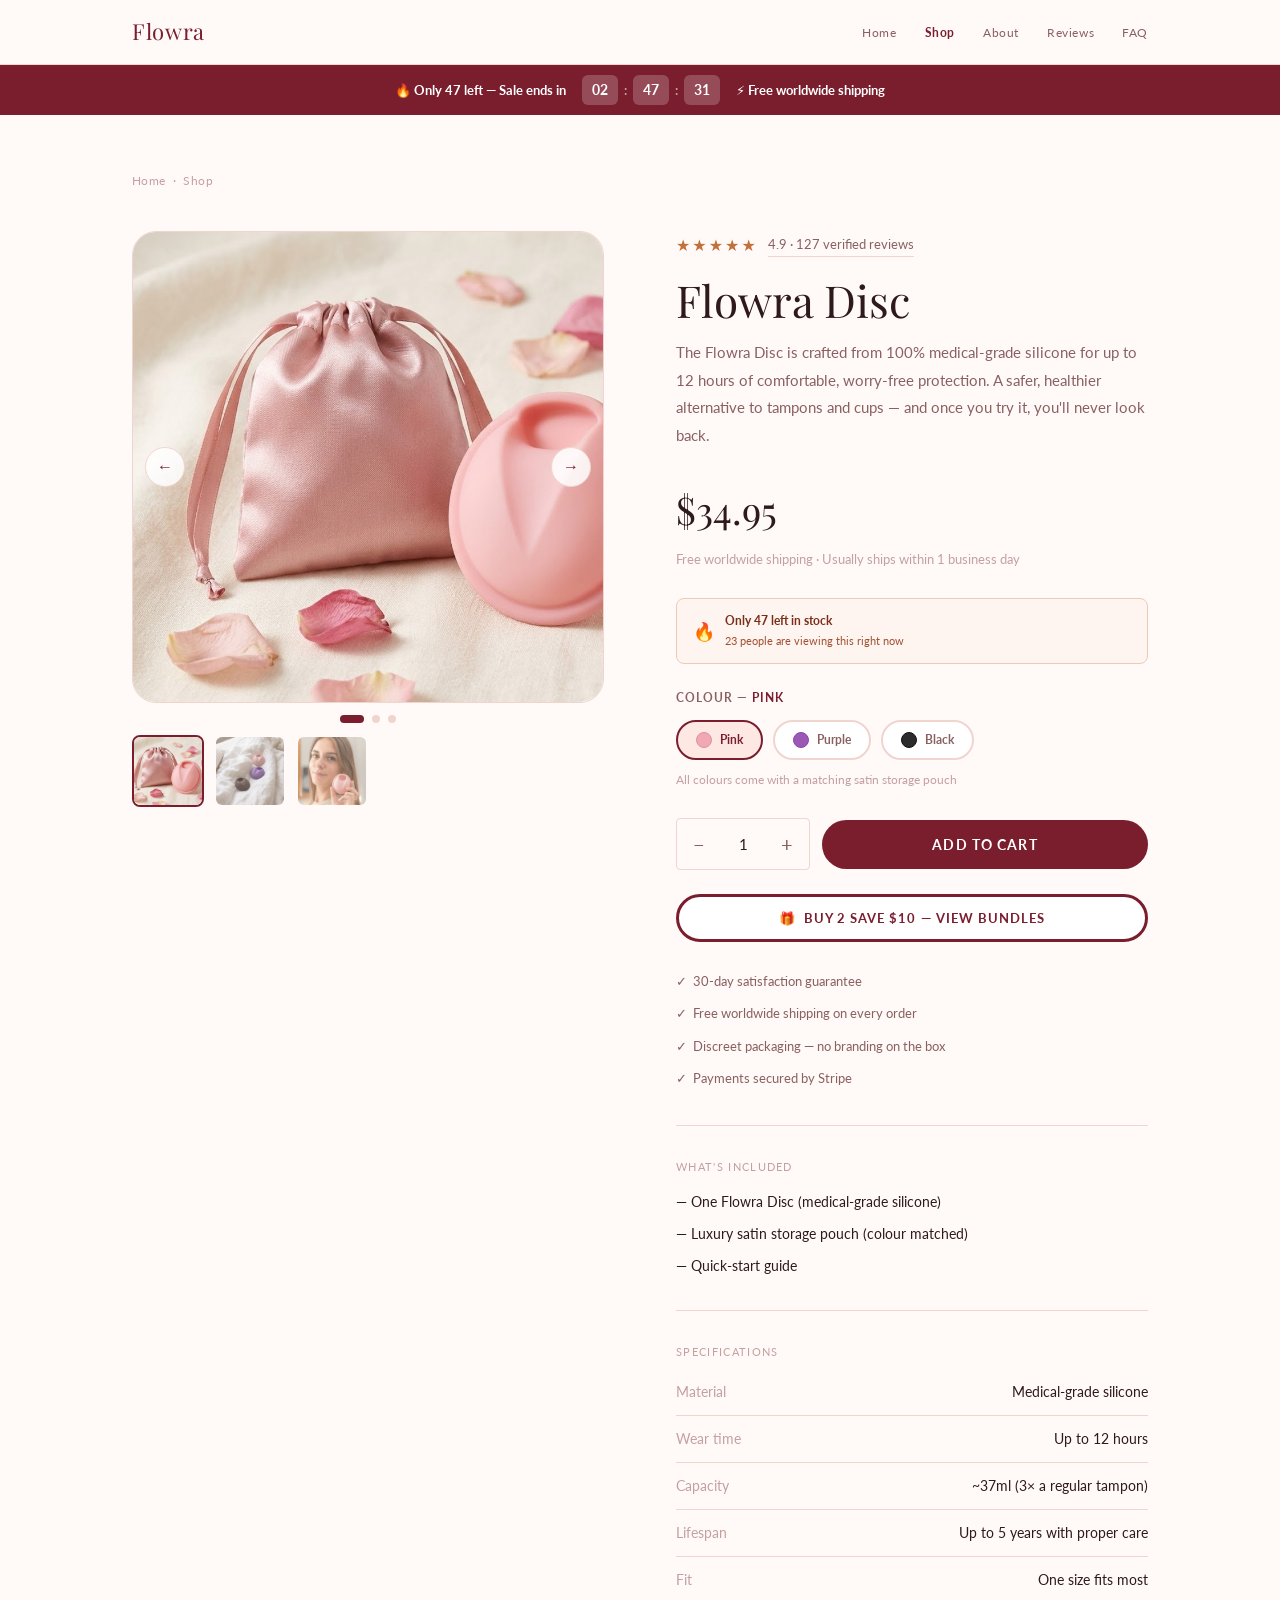
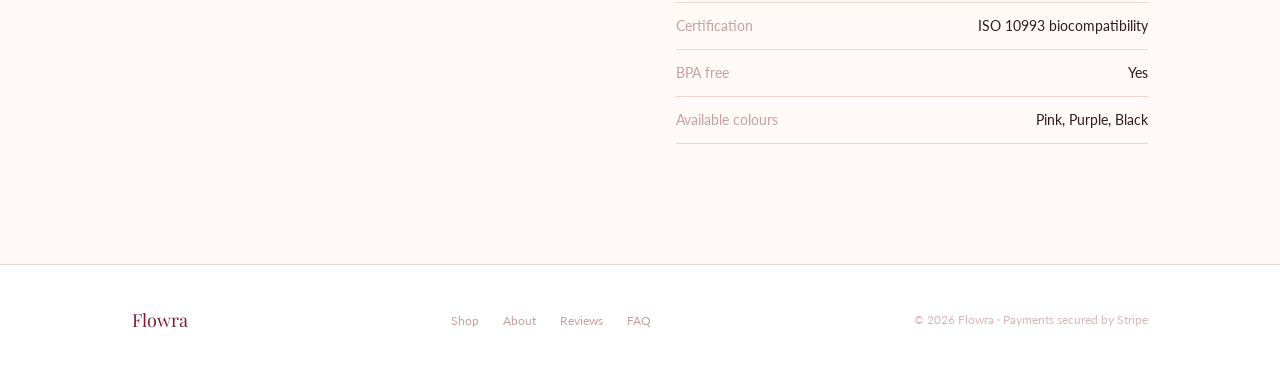
==== product.html @ 21081ab8 "Final - all photos correct" ====
<!DOCTYPE html>
<html lang="en">
<head>
  <meta charset="UTF-8" />
  <meta name="viewport" content="width=device-width, initial-scale=1.0" />
  <title>Shop — Flowra Disc</title>
  <meta name="description" content="Buy the Flowra Disc — medical-grade reusable period disc. $34.95 with free worldwide shipping." />
  <link rel="stylesheet" href="flowra.css" />
  <style>
    /* Slider */
    .slider-wrap { position: relative; border-radius: var(--r-xl); overflow: hidden; aspect-ratio: 1; background: var(--rose-pale); border: 1.5px solid var(--rose-border); margin-bottom: 12px; }
    .slider-track { display: flex; transition: transform .4s ease; height: 100%; }
    .slide { min-width: 100%; height: 100%; flex-shrink: 0; }
    .slide img { width: 100%; height: 100%; object-fit: cover; object-position: center; display: block; }
    .slider-btn { position: absolute; top: 50%; transform: translateY(-50%); background: rgba(255,255,255,.85); border: 1.5px solid var(--rose-border); border-radius: 50%; width: 40px; height: 40px; display: flex; align-items: center; justify-content: center; cursor: pointer; font-size: 16px; color: var(--rose-deep); z-index: 10; transition: all .15s; }
    .slider-btn:hover { background: var(--white); box-shadow: 0 2px 12px rgba(122,30,46,.12); }
    .slider-prev { left: 12px; }
    .slider-next { right: 12px; }
    .slider-dots { display: flex; justify-content: center; gap: 8px; margin-bottom: 12px; }
    .dot { width: 8px; height: 8px; border-radius: 50%; background: var(--rose-border); cursor: pointer; transition: all .2s; border: none; padding: 0; }
    .dot.active { background: var(--rose-deep); width: 24px; border-radius: 100px; }
    .thumbs { display: flex; gap: 10px; }
    .thumb { width: 72px; height: 72px; border-radius: var(--r-md); object-fit: cover; cursor: pointer; border: 2px solid transparent; transition: border-color .2s; opacity: .7; transition: all .2s; }
    .thumb:hover { opacity: 1; }
    .thumb.active { border-color: var(--rose-deep); opacity: 1; }

    /* Colour */
    .colour-btn { border: 2px solid var(--rose-border); border-radius: var(--r-pill); padding: 10px 18px; font-size: 12px; font-weight: 700; cursor: pointer; background: var(--white); color: var(--muted); display: inline-flex; align-items: center; gap: 8px; transition: all .15s; font-family: var(--ff-sans); }
    .colour-btn.active { border-color: var(--rose-deep); background: var(--rose-blush); color: var(--rose-deep); }
    .col-dot { width: 16px; height: 16px; border-radius: 50%; flex-shrink: 0; }

    /* Qty */
    .qty-wrap { display: flex; align-items: center; border: 1.5px solid var(--rose-border); border-radius: var(--r-sm); overflow: hidden; }
    .qty-btn { width: 44px; height: 50px; font-size: 20px; color: var(--muted); background: none; border: none; cursor: pointer; display: flex; align-items: center; justify-content: center; transition: background .15s; font-family: var(--ff-sans); }
    .qty-btn:hover { background: var(--rose-blush); }
    .qty-num { width: 44px; text-align: center; font-size: 15px; }
    .spec-row { display: flex; justify-content: space-between; padding: 11px 0; border-bottom: 1px solid var(--rose-border); font-size: 14px; }
    .spec-label { color: var(--hint); }

    /* Urgency */
    .urgency-bar { background: #7a1e2e; color: #fff; text-align: center; padding: 10px 20px; font-size: 13px; font-weight: 700; display: flex; align-items: center; justify-content: center; gap: 16px; flex-wrap: wrap; }
    .cd { background: rgba(255,255,255,.2); border-radius: 6px; padding: 3px 8px; font-size: 14px; font-weight: 700; min-width: 36px; text-align: center; }
    .breadcrumb { font-size: 12px; color: var(--hint); margin-bottom: 40px; letter-spacing: .04em; }
    .breadcrumb a:hover { color: var(--rose-deep); }

    @media (max-width: 860px) { .product-grid { grid-template-columns: 1fr; gap: 40px; } }
  </style>
</head>
<body>

<!-- Urgency bar -->
<div class="urgency-bar">
  <span>🔥 Only 47 left — Sale ends in</span>
  <div style="display:flex;gap:6px;align-items:center">
    <div class="cd" id="cdh">02</div><span style="opacity:.6">:</span>
    <div class="cd" id="cdm">47</div><span style="opacity:.6">:</span>
    <div class="cd" id="cds">33</div>
  </div>
  <span>⚡ Free worldwide shipping</span>
</div>

<main>
  <div class="container" style="padding:56px 32px 120px">

    <p class="breadcrumb"><a href="index.html">Home</a> &nbsp;·&nbsp; Shop</p>

    <div class="product-grid" style="display:grid;grid-template-columns:1fr 1fr;gap:72px;align-items:start">

      <!-- Image slider -->
      <div style="position:sticky;top:100px">
        <div class="slider-wrap" id="slider">
          <div class="slider-track" id="track">
            <!-- Slide 1: Blush flat lay -->
            <div class="slide"><img src="product-hero.png" alt="Flowra Disc with blush satin pouch and rose petals" /></div>
            <!-- Slide 2: Pink colour on bed -->
            <div class="slide"><img src="products-bed.jpg" alt="Flowra Discs in multiple colours on bed" /></div>
            <!-- Slide 3: Woman holding -->
            <div class="slide"><img src="model-holding.jpg" alt="Woman holding Flowra disc" style="object-position:center 10%" /></div>
          </div>
          <button class="slider-btn slider-prev" onclick="slide(-1)">&#8592;</button>
          <button class="slider-btn slider-next" onclick="slide(1)">&#8594;</button>
        </div>

        <!-- Dots -->
        <div class="slider-dots">
          <button class="dot active" onclick="goTo(0)"></button>
          <button class="dot" onclick="goTo(1)"></button>
          <button class="dot" onclick="goTo(2)"></button>
        </div>

        <!-- Thumbnails -->
        <div class="thumbs">
          <img src="product-hero.png" class="thumb active" onclick="goTo(0)" alt="Flat lay" />
          <img src="products-bed.jpg" class="thumb" onclick="goTo(1)" alt="Colours on bed" />
          <img src="model-holding.jpg" class="thumb" onclick="goTo(2)" alt="Woman holding" style="object-position:center 10%" />
        </div>
      </div>

      <!-- Product info -->
      <div>
        <div style="display:flex;align-items:center;gap:10px;margin-bottom:18px">
          <span class="review-stars" style="font-size:16px;color:#c4703a;letter-spacing:2px">★★★★★</span>
          <a href="reviews.html" style="font-size:13px;color:var(--muted);border-bottom:1px solid var(--rose-border);padding-bottom:1px">4.9 · 127 verified reviews</a>
        </div>

        <h1 style="font-family:var(--ff-serif);font-size:44px;margin-bottom:14px;line-height:1.1">Flowra Disc</h1>
        <p style="font-size:15px;color:var(--muted);line-height:1.85;margin-bottom:28px">
          The Flowra Disc is crafted from 100% medical-grade silicone for up to 12 hours of comfortable, worry-free protection. A safer, healthier alternative to tampons and cups — and once you try it, you'll never look back.
        </p>

        <p style="font-family:var(--ff-serif);font-size:38px;margin-bottom:6px">$34.95</p>
        <p style="font-size:13px;color:var(--hint);margin-bottom:28px">Free worldwide shipping · Usually ships within 1 business day</p>

        <!-- Urgency nudge -->
        <div style="background:#fff5f0;border:1.5px solid #f0c8b8;border-radius:var(--r-md);padding:12px 16px;margin-bottom:24px;display:flex;align-items:center;gap:10px">
          <span style="font-size:18px">🔥</span>
          <div>
            <p style="font-size:12px;font-weight:700;color:#7a2e1a">Only 47 left in stock</p>
            <p style="font-size:11px;color:#a05030">23 people are viewing this right now</p>
          </div>
        </div>

        <!-- Colour selector -->
        <div style="margin-bottom:28px">
          <p style="font-size:12px;font-weight:700;letter-spacing:.08em;text-transform:uppercase;color:var(--muted);margin-bottom:12px">
            Colour — <span id="colour-label" style="color:var(--rose-deep)">Pink</span>
          </p>
          <div style="display:flex;gap:10px;flex-wrap:wrap">
            <button class="colour-btn active" id="btn-pink" onclick="pickColour('Pink','btn-pink',0)">
              <span class="col-dot" style="background:#f0a8b4;border:1.5px solid #e090a0"></span>Pink
            </button>
            <button class="colour-btn" id="btn-purple" onclick="pickColour('Purple','btn-purple',1)">
              <span class="col-dot" style="background:#9b59b6;border:1.5px solid #8e44ad"></span>Purple
            </button>
            <button class="colour-btn" id="btn-black" onclick="pickColour('Black','btn-black',1)">
              <span class="col-dot" style="background:#2c2c2c;border:1.5px solid #111"></span>Black
            </button>
          </div>
          <p style="font-size:12px;color:var(--hint);margin-top:10px">All colours come with a matching satin storage pouch</p>
        </div>

        <!-- Qty + CTA -->
        <div style="display:flex;gap:12px;margin-bottom:24px;align-items:center">
          <div class="qty-wrap">
            <button class="qty-btn" onclick="changeQty(-1)">−</button>
            <span class="qty-num" id="qty">1</span>
            <button class="qty-btn" onclick="changeQty(1)">+</button>
          </div>
          <button class="btn btn-primary" style="flex:1;font-size:14px;padding:16px" onclick="openCheckout()">Add to Cart</button>
        </div>

        <button class="btn btn-outline" style="width:100%;margin-bottom:28px;font-size:13px" onclick="window.location.href='index.html#bundles'">
          🎁 &nbsp;Buy 2 save $10 — View bundles
        </button>

        <!-- Trust -->
        <div style="display:flex;flex-direction:column;gap:10px;margin-bottom:36px">
          <p style="font-size:13px;color:var(--muted)">✓ &nbsp;30-day satisfaction guarantee</p>
          <p style="font-size:13px;color:var(--muted)">✓ &nbsp;Free worldwide shipping on every order</p>
          <p style="font-size:13px;color:var(--muted)">✓ &nbsp;Discreet packaging — no branding on the box</p>
          <p style="font-size:13px;color:var(--muted)">✓ &nbsp;Payments secured by Stripe</p>
        </div>

        <hr class="divider" style="margin-bottom:32px" />

        <!-- What's included -->
        <div style="margin-bottom:32px">
          <p style="font-size:11px;letter-spacing:.12em;text-transform:uppercase;color:var(--hint);margin-bottom:14px">What's included</p>
          <p style="font-size:14px;color:var(--ink);margin-bottom:8px">— One Flowra Disc (medical-grade silicone)</p>
          <p style="font-size:14px;color:var(--ink);margin-bottom:8px">— Luxury satin storage pouch (colour matched)</p>
          <p style="font-size:14px;color:var(--ink)">— Quick-start guide</p>
        </div>

        <hr class="divider" style="margin-bottom:32px" />

        <!-- Specs -->
        <div>
          <p style="font-size:11px;letter-spacing:.12em;text-transform:uppercase;color:var(--hint);margin-bottom:8px">Specifications</p>
          <div class="spec-row"><span class="spec-label">Material</span><span>Medical-grade silicone</span></div>
          <div class="spec-row"><span class="spec-label">Wear time</span><span>Up to 12 hours</span></div>
          <div class="spec-row"><span class="spec-label">Capacity</span><span>~37ml (3× a regular tampon)</span></div>
          <div class="spec-row"><span class="spec-label">Lifespan</span><span>Up to 5 years with proper care</span></div>
          <div class="spec-row"><span class="spec-label">Fit</span><span>One size fits most</span></div>
          <div class="spec-row"><span class="spec-label">Certification</span><span>ISO 10993 biocompatibility</span></div>
          <div class="spec-row"><span class="spec-label">BPA free</span><span>Yes</span></div>
          <div class="spec-row"><span class="spec-label">Available colours</span><span>Pink, Purple, Black</span></div>
        </div>
      </div>
    </div>
  </div>
</main>

<!-- Checkout Modal -->
<div class="modal-overlay" id="checkout-modal">
  <div class="modal">
    <button class="modal-close" onclick="closeCheckout()">×</button>
    <h2 class="modal-title">Complete your order</h2>
    <p class="modal-sub" id="modal-sub">Flowra Disc + Satin Pouch — $34.95</p>
    <div class="modal-trust">
      <span>🌍 Free worldwide shipping</span>
      <span>↩️ 30-day guarantee</span>
      <span>🔒 Secure checkout</span>
    </div>
    <div id="payment-element"></div>
    <p id="payment-message" style="color:#e53e3e;font-size:13px;margin:10px 0;display:none"></p>
    <button class="btn btn-primary btn-full" id="pay-btn" onclick="handlePayment()" style="margin-top:16px">Pay $34.95</button>
    <p style="font-size:12px;color:var(--hint);text-align:center;margin-top:12px">🔒 Secured by Stripe · No card details stored</p>
  </div>
</div>

<script src="flowra-shared.js"></script>
<script src="https://js.stripe.com/v3/"></script>
<script>
  const STRIPE_KEY = 'pk_test_REPLACE_ME';
  const BACKEND_URL = 'https://your-backend.vercel.app';
  let stripe, elements, currentSlide = 0, selectedColour = 'Pink';

  // Slider
  function updateSlider() {
    document.getElementById('track').style.transform = `translateX(-${currentSlide * 100}%)`;
    document.querySelectorAll('.dot').forEach((d, i) => d.classList.toggle('active', i === currentSlide));
    document.querySelectorAll('.thumb').forEach((t, i) => t.classList.toggle('active', i === currentSlide));
  }
  function slide(dir) { currentSlide = (currentSlide + dir + 3) % 3; updateSlider(); }
  function goTo(i) { currentSlide = i; updateSlider(); }

  // Touch/swipe support
  let touchStartX = 0;
  document.getElementById('slider').addEventListener('touchstart', e => touchStartX = e.touches[0].clientX);
  document.getElementById('slider').addEventListener('touchend', e => {
    const diff = touchStartX - e.changedTouches[0].clientX;
    if (Math.abs(diff) > 40) slide(diff > 0 ? 1 : -1);
  });

  // Auto-slide every 4 seconds
  setInterval(() => slide(1), 4000);

  // Quantity
  function changeQty(d) {
    const el = document.getElementById('qty');
    el.textContent = Math.max(1, parseInt(el.textContent) + d);
  }

  // Colour picker — also switches slider to show relevant image
  function pickColour(name, btnId, slideIndex) {
    selectedColour = name;
    document.getElementById('colour-label').textContent = name;
    document.querySelectorAll('.colour-btn').forEach(b => b.classList.remove('active'));
    document.getElementById(btnId).classList.add('active');
    document.getElementById('modal-sub').textContent = `Flowra Disc (${name}) + Satin Pouch — $34.95`;
    goTo(slideIndex);
  }

  // Checkout
  async function openCheckout() {
    document.getElementById('checkout-modal').classList.add('open');
    if (!stripe) {
      stripe = Stripe(STRIPE_KEY);
      try {
        const res = await fetch(BACKEND_URL + '/api/create-payment-intent', { method: 'POST' });
        const { clientSecret } = await res.json();
        elements = stripe.elements({ clientSecret, appearance: {
          theme: 'stripe',
          variables: { colorPrimary: '#7a1e2e', colorBackground: '#fdf5f3', colorText: '#2e1a1a', fontFamily: 'Lato, sans-serif', borderRadius: '8px' }
        }});
        elements.create('payment').mount('#payment-element');
      } catch(e) {
        const msg = document.getElementById('payment-message');
        msg.style.display = 'block';
        msg.textContent = 'Could not load payment form. Please try again.';
      }
    }
  }

  function closeCheckout() { document.getElementById('checkout-modal').classList.remove('open'); }

  async function handlePayment() {
    const btn = document.getElementById('pay-btn');
    const msg = document.getElementById('payment-message');
    btn.textContent = 'Processing…'; btn.disabled = true; msg.style.display = 'none';
    const { error } = await stripe.confirmPayment({
      elements,
      confirmParams: { return_url: window.location.origin + '/success.html' }
    });
    if (error) { msg.textContent = error.message; msg.style.display = 'block'; btn.textContent = 'Pay $34.95'; btn.disabled = false; }
  }

  document.getElementById('checkout-modal').addEventListener('click', function(e) { if (e.target === this) closeCheckout(); });

  // Countdown
  let total = 2*3600+47*60+33;
  function tick() {
    total--;
    if (total < 0) total = 3*3600;
    document.getElementById('cdh').textContent = String(Math.floor(total/3600)).padStart(2,'0');
    document.getElementById('cdm').textContent = String(Math.floor((total%3600)/60)).padStart(2,'0');
    document.getElementById('cds').textContent = String(total%60).padStart(2,'0');
  }
  setInterval(tick, 1000);
</script>
</body>
</html>
---- flowra.css ----
/* flowra.css — shared styles */
@import url('https://fonts.googleapis.com/css2?family=Playfair+Display:ital,wght@0,400;0,500;1,400&family=Lato:wght@300;400;700&display=swap');

*, *::before, *::after { box-sizing: border-box; margin: 0; padding: 0; }

:root {
  --rose-deep:   #7a1e2e;
  --rose-mid:    #a83248;
  --rose-soft:   #e8a8b4;
  --rose-blush:  #fde8e4;
  --rose-pale:   #fdf0ed;
  --rose-border: #f0d5cf;
  --rose-light:  #fdecea;
  --rose-warn:   #fff5f0;
  --rose-warn-b: #f0c8b8;
  --cream:    #fffaf8;
  --white:    #ffffff;
  --ink:      #2e1a1a;
  --muted:    #8a6060;
  --hint:     #c4a0a0;
  --ff-serif: 'Playfair Display', Georgia, serif;
  --ff-sans:  'Lato', system-ui, sans-serif;
  --r-sm: 4px; --r-md: 8px; --r-lg: 16px; --r-xl: 24px; --r-pill: 100px;
  --max-w: 1080px;
}

html { scroll-behavior: smooth; }
body { font-family: var(--ff-sans); background: var(--cream); color: var(--ink); font-size: 15px; line-height: 1.7; -webkit-font-smoothing: antialiased; }
h1,h2,h3,h4 { font-family: var(--ff-serif); font-weight: 400; line-height: 1.15; }
a { color: inherit; text-decoration: none; }
img { max-width: 100%; display: block; }

/* Layout */
.container { max-width: var(--max-w); margin: 0 auto; padding: 0 32px; }
@media (max-width: 600px) { .container { padding: 0 20px; } }

/* Nav */
.nav { position: sticky; top: 0; z-index: 100; background: rgba(255,250,248,0.96); backdrop-filter: blur(10px); border-bottom: 1.5px solid var(--rose-border); }
.nav-inner { max-width: var(--max-w); margin: 0 auto; padding: 0 32px; height: 64px; display: flex; align-items: center; justify-content: space-between; }
.nav-logo { font-family: var(--ff-serif); font-size: 22px; color: var(--rose-deep); letter-spacing: .03em; }
.nav-links { display: flex; gap: 28px; list-style: none; }
.nav-links a { font-size: 12px; color: var(--muted); letter-spacing: .05em; transition: color .15s; }
.nav-links a:hover, .nav-links a.active { color: var(--rose-deep); font-weight: 700; }
@media (max-width: 640px) { .nav-links { display: none; } }

/* Buttons */
.btn { display: inline-flex; align-items: center; justify-content: center; gap: 8px; font-family: var(--ff-sans); font-size: 13px; font-weight: 700; letter-spacing: .08em; text-transform: uppercase; border-radius: var(--r-pill); cursor: pointer; transition: all .18s; border: none; text-decoration: none; }
.btn-primary { background-color: #7a1e2e !important; color: #ffffff !important; padding: 15px 34px; border: none; }
.btn-primary:hover { background-color: #a83248 !important; color: #ffffff !important; }
.btn-primary:disabled { opacity: .5; cursor: not-allowed; }
.btn-outline { background-color: #ffffff !important; color: #7a1e2e !important; padding: 13px 30px; border: 3px solid #7a1e2e !important; }
.btn-outline:hover { background-color: #fde8e4 !important; color: #7a1e2e !important; }
.btn-full { width: 100%; }

/* Pill / badge */
.pill { display: inline-block; font-size: 10px; font-weight: 700; letter-spacing: .14em; text-transform: uppercase; background: var(--rose-blush); color: var(--rose-deep); padding: 7px 18px; border-radius: var(--r-pill); }
.tag-verified { font-size: 10px; font-weight: 700; letter-spacing: .06em; background: var(--rose-blush); color: var(--rose-deep); padding: 2px 8px; border-radius: var(--r-pill); }

/* Section chrome */
.eyebrow { font-size: 10px; font-weight: 700; letter-spacing: .18em; text-transform: uppercase; color: #c47a84; margin-bottom: 10px; }
.section-title { font-family: var(--ff-serif); font-size: clamp(28px,4vw,40px); color: var(--ink); margin-bottom: 16px; }
.section-sub { font-size: 14px; color: var(--muted); line-height: 1.8; max-width: 560px; margin-bottom: 40px; }

/* Trust row */
.trust-row { display: flex; gap: 20px; flex-wrap: wrap; padding-top: 24px; border-top: 1.5px solid var(--rose-border); }
.trust-item { display: flex; align-items: center; gap: 7px; font-size: 12px; color: var(--muted); }
.trust-dot { width: 6px; height: 6px; border-radius: 50%; background: var(--rose-soft); flex-shrink: 0; }

/* Strip */
.strip { display: grid; grid-template-columns: repeat(4,1fr); background: var(--rose-pale); border-top: 1.5px solid var(--rose-border); border-bottom: 1.5px solid var(--rose-border); }
.strip-item { padding: 22px 24px; border-left: 1.5px solid var(--rose-border); }
.strip-item:first-child { border-left: none; }
.strip-label { font-size: 12px; font-weight: 700; color: var(--rose-deep); margin-bottom: 3px; }
.strip-sub { font-size: 11px; color: var(--hint); }
@media (max-width: 768px) { .strip { grid-template-columns: 1fr 1fr; } }

/* Grids */
.grid-2 { display: grid; grid-template-columns: 1fr 1fr; gap: 16px; }
.grid-3 { display: grid; grid-template-columns: repeat(3,1fr); gap: 16px; }
@media (max-width: 900px) { .grid-3 { grid-template-columns: 1fr 1fr; } }
@media (max-width: 640px) { .grid-2, .grid-3 { grid-template-columns: 1fr; } }

/* Hero */
.hero-grid { display: grid; grid-template-columns: 1fr 1fr; gap: 64px; align-items: center; }
@media (max-width: 860px) { .hero-grid { grid-template-columns: 1fr; } }
.hero-img-wrap { position: relative; }
.hero-img-glow { position: absolute; inset: -16px; background: var(--rose-blush); border-radius: 50%; opacity: .4; }
.hero-img-box { position: relative; background: var(--rose-pale); border-radius: var(--r-xl); aspect-ratio: 1; display: flex; align-items: center; justify-content: center; border: 1.5px solid var(--rose-border); overflow: hidden; }
.hero-img-box img { width: 75%; height: 75%; object-fit: contain; }

/* Feature card */
.feature-card { background: var(--white); border: 1.5px solid var(--rose-border); border-radius: var(--r-lg); padding: 28px 24px; transition: box-shadow .2s; }
.feature-card:hover { box-shadow: 0 4px 24px rgba(122,30,46,.08); }
.feature-icon { width: 44px; height: 44px; background: var(--rose-blush); border-radius: 12px; display: flex; align-items: center; justify-content: center; margin-bottom: 16px; font-size: 20px; }
.feature-title { font-family: var(--ff-serif); font-size: 17px; color: var(--ink); margin-bottom: 8px; }
.feature-desc { font-size: 13px; color: var(--muted); line-height: 1.75; }

/* Review card */
.review-card { background: var(--white); border: 1.5px solid var(--rose-border); border-radius: var(--r-lg); padding: 24px 20px; display: flex; flex-direction: column; gap: 10px; }
.review-stars { color: #c4703a; font-size: 13px; letter-spacing: 2px; }
.review-title { font-family: var(--ff-serif); font-size: 16px; color: var(--ink); }
.review-body { font-size: 13px; color: var(--muted); line-height: 1.75; flex: 1; }
.review-footer { display: flex; align-items: center; justify-content: space-between; margin-top: 4px; }
.review-name { font-size: 12px; font-weight: 700; color: var(--rose-deep); }
.review-meta { display: flex; gap: 8px; align-items: center; }
.review-loc  { font-size: 11px; color: var(--hint); }

/* Quote card */
.quote-card { background: var(--white); border: 1.5px solid var(--rose-border); border-radius: var(--r-lg); padding: 28px 24px; }
.quote-mark  { font-family: var(--ff-serif); font-size: 48px; color: #f0c0c8; line-height: .8; margin-bottom: 8px; }
.quote-text  { font-family: var(--ff-serif); font-size: 16px; color: #3d2020; line-height: 1.65; font-style: italic; margin-bottom: 16px; }
.quote-footer { display: flex; justify-content: space-between; align-items: center; margin-top: 16px; }
.quote-name  { font-size: 12px; font-weight: 700; color: var(--rose-deep); }
.quote-loc   { font-size: 11px; color: var(--hint); }

/* Warning box */
.warning-box { background: var(--rose-warn); border: 1.5px solid var(--rose-warn-b); border-radius: var(--r-lg); padding: 36px; }
.warning-title { font-family: var(--ff-serif); font-size: 20px; color: #7a2e1a; margin-bottom: 16px; }
.warning-list { list-style: none; display: flex; flex-direction: column; gap: 10px; }
.warning-list li { font-size: 13px; color: #8a5040; padding-left: 24px; position: relative; line-height: 1.7; }
.warning-list li::before { content: '⚠'; position: absolute; left: 0; font-size: 12px; }

/* Silicone box */
.silicone-box { background: var(--rose-blush); border: 1.5px solid #f0c0c8; border-radius: var(--r-lg); padding: 36px; }
.silicone-title { font-family: var(--ff-serif); font-size: 20px; color: var(--rose-deep); margin-bottom: 16px; }
.silicone-list { list-style: none; display: flex; flex-direction: column; gap: 10px; }
.silicone-list li { font-size: 13px; color: #6a2838; padding-left: 24px; position: relative; line-height: 1.7; }
.silicone-list li::before { content: '✓'; position: absolute; left: 0; font-weight: 700; color: var(--rose-deep); }

/* Compare table */
.compare-wrap { border: 1.5px solid var(--rose-border); border-radius: var(--r-lg); overflow: hidden; }
.compare-wrap table { width: 100%; border-collapse: collapse; }
.compare-wrap th, .compare-wrap td { padding: 14px 20px; font-size: 13px; border-top: 1px solid var(--rose-border); }
.compare-wrap thead th { border-top: none; font-size: 11px; font-weight: 700; letter-spacing: .1em; text-transform: uppercase; padding: 18px 20px; }
.compare-wrap thead th:first-child { background: var(--white); }
.compare-wrap thead th.bad  { background: #fff5f0; color: #a05030; text-align: center; }
.compare-wrap thead th.good { background: var(--rose-blush); color: var(--rose-deep); text-align: center; }
.compare-wrap td:first-child { font-weight: 700; color: #5a3030; background: var(--cream); }
.compare-wrap td.bad  { background: #fff5f0; color: #8a5040; text-align: center; }
.compare-wrap td.good { background: #fff8f8; color: #5a2030; text-align: center; }
.mark-bad  { color: #d4603a; font-weight: 700; }
.mark-good { color: var(--rose-deep); font-weight: 700; }

/* Life section */
.life-section { padding: 80px 0; background: var(--rose-deep); }
.life-eyebrow { font-size: 10px; font-weight: 700; letter-spacing: .18em; text-transform: uppercase; color: #f0b8c0; margin-bottom: 10px; }
.life-title { font-family: var(--ff-serif); font-size: clamp(32px,4vw,46px); color: #fff; margin-bottom: 20px; line-height: 1.15; }
.life-sub   { font-size: 15px; color: #f0c8cc; margin-bottom: 48px; max-width: 560px; line-height: 1.8; }
.life-card  { background: rgba(255,255,255,.1); border: 1.5px solid rgba(255,255,255,.2); border-radius: var(--r-lg); padding: 28px 24px; }
.life-num   { font-family: var(--ff-serif); font-size: 44px; color: #f9d0d8; margin-bottom: 6px; }
.life-label { font-size: 13px; color: #f0c8cc; font-weight: 700; margin-bottom: 8px; }
.life-desc  { font-size: 12px; color: rgba(255,220,225,.75); line-height: 1.75; }

/* CTA */
.cta-section { padding: 100px 0; background: var(--rose-light); text-align: center; }
.cta-title { font-family: var(--ff-serif); font-size: clamp(34px,5vw,50px); color: var(--ink); margin-bottom: 16px; line-height: 1.15; }
.cta-sub   { font-size: 15px; color: var(--muted); margin-bottom: 40px; }

/* Modal */
.modal-overlay { display: none; position: fixed; inset: 0; background: rgba(46,26,26,.55); z-index: 200; align-items: center; justify-content: center; padding: 20px; }
.modal-overlay.open { display: flex; }
.modal { background: var(--white); border-radius: var(--r-xl); padding: 44px 40px; width: 100%; max-width: 480px; max-height: 92vh; overflow-y: auto; position: relative; }
.modal-close { position: absolute; top: 14px; right: 18px; font-size: 26px; color: var(--hint); cursor: pointer; background: none; border: none; line-height: 1; font-family: var(--ff-sans); }
.modal-close:hover { color: var(--ink); }
.modal-title { font-family: var(--ff-serif); font-size: 26px; margin-bottom: 6px; }
.modal-sub   { font-size: 13px; color: var(--muted); margin-bottom: 20px; }
.modal-trust { display: flex; border-top: 1.5px solid var(--rose-border); border-bottom: 1.5px solid var(--rose-border); margin-bottom: 24px; }
.modal-trust span { font-size: 11px; color: var(--muted); flex: 1; text-align: center; padding: 12px 4px; }
#payment-element { margin-bottom: 16px; }
#payment-message { color: #e53e3e; font-size: 13px; margin: 10px 0; display: none; }

/* Footer */
.footer { background: var(--white); border-top: 1.5px solid var(--rose-border); padding: 40px 0; }
.footer-inner { display: flex; align-items: center; justify-content: space-between; flex-wrap: wrap; gap: 16px; }
.footer-logo  { font-family: var(--ff-serif); font-size: 18px; color: var(--rose-deep); }
.footer-links { display: flex; gap: 24px; list-style: none; }
.footer-links a { font-size: 12px; color: var(--hint); transition: color .15s; }
.footer-links a:hover { color: var(--rose-deep); }
.footer-copy  { font-size: 12px; color: #d4b8b8; }

/* FAQ accordion */
.faq-item { border-top: 1.5px solid var(--rose-border); }
.faq-item:last-child { border-bottom: 1.5px solid var(--rose-border); }
.faq-question { width: 100%; display: flex; justify-content: space-between; align-items: center; padding: 24px 0; gap: 24px; background: none; border: none; cursor: pointer; text-align: left; }
.faq-question span:first-child { font-family: var(--ff-serif); font-size: 18px; color: var(--ink); line-height: 1.3; }
.faq-icon { font-size: 22px; color: var(--hint); flex-shrink: 0; transition: transform .2s; line-height: 1; }
.faq-answer { display: none; padding-bottom: 24px; padding-right: 40px; font-size: 15px; color: var(--muted); line-height: 1.8; }
.faq-item.open .faq-answer { display: block; }
.faq-item.open .faq-icon { transform: rotate(45deg); }

/* Product page specifics */
.product-grid { display: grid; grid-template-columns: 1fr 1fr; gap: 80px; align-items: start; }
@media (max-width: 860px) { .product-grid { grid-template-columns: 1fr; gap: 40px; } }
.sticky-img { position: sticky; top: 88px; }
.spec-row { display: flex; justify-content: space-between; padding: 11px 0; border-bottom: 1px solid var(--rose-border); font-size: 14px; }
.spec-label { color: var(--hint); }
.qty-wrap { display: flex; align-items: center; border: 1.5px solid var(--rose-border); border-radius: var(--r-sm); overflow: hidden; }
.qty-btn { width: 42px; height: 48px; font-size: 20px; color: var(--muted); background: none; border: none; cursor: pointer; display: flex; align-items: center; justify-content: center; transition: background .15s; }
.qty-btn:hover { background: var(--rose-blush); }
.qty-num { width: 42px; text-align: center; font-size: 14px; color: var(--ink); }
.include-item { font-size: 14px; color: var(--ink); margin-bottom: 10px; }

/* Breadcrumb */
.breadcrumb { font-size: 12px; color: var(--hint); margin-bottom: 48px; letter-spacing: .04em; }
.breadcrumb a:hover { color: var(--rose-deep); }

/* About stats */
.stat-row { display: flex; justify-content: space-between; align-items: center; padding: 22px 0; border-bottom: 1.5px solid var(--rose-border); }
.stat-row:first-child { border-top: 1.5px solid var(--rose-border); }
.stat-num-lg { font-family: var(--ff-serif); font-size: 36px; color: var(--ink); }
.stat-label-sm { font-size: 13px; color: var(--hint); letter-spacing: .04em; }

/* Value column */
.value-col { padding: 40px 36px; border-left: 1.5px solid var(--rose-border); }
.value-col:first-child { border-left: none; padding-left: 0; }
.value-title { font-family: var(--ff-serif); font-size: 22px; color: var(--ink); margin-bottom: 14px; }
.value-desc  { font-size: 14px; color: var(--muted); line-height: 1.8; }

/* Reviews page */
.rating-big { font-family: var(--ff-serif); font-size: 72px; line-height: 1; color: var(--ink); }
.rating-bar-row { display: flex; align-items: center; gap: 10px; margin-bottom: 8px; }
.rating-bar-bg { flex: 1; background: var(--rose-blush); border-radius: 100px; height: 6px; overflow: hidden; }
.rating-bar-fill { height: 100%; background: var(--rose-deep); border-radius: 100px; }
.rating-bar-star { font-size: 12px; color: var(--hint); width: 16px; text-align: right; }
.rating-bar-cnt  { font-size: 12px; color: var(--hint); width: 20px; }

/* Success page */
.success-wrap { min-height: 60vh; display: flex; flex-direction: column; align-items: center; justify-content: center; text-align: center; padding: 80px 24px; }
.success-check { width: 68px; height: 68px; border-radius: 50%; background: var(--rose-blush); display: flex; align-items: center; justify-content: center; font-size: 28px; margin: 0 auto 28px; color: var(--rose-deep); }

/* Utility */
.divider { border: none; border-top: 1.5px solid var(--rose-border); }
.text-center { text-align: center; }
.mt-8  { margin-top: 8px; }
.mt-12 { margin-top: 12px; }
.mt-16 { margin-top: 16px; }
.mt-20 { margin-top: 20px; }
.mt-24 { margin-top: 24px; }
.mt-32 { margin-top: 32px; }
.mt-40 { margin-top: 40px; }
.mt-48 { margin-top: 48px; }
.mb-8  { margin-bottom: 8px; }
.mb-16 { margin-bottom: 16px; }
.mb-20 { margin-bottom: 20px; }
.mb-24 { margin-bottom: 24px; }
.mb-32 { margin-bottom: 32px; }
.mb-40 { margin-bottom: 40px; }
.mb-48 { margin-bottom: 48px; }
.sec  { padding: 100px 0; }
.sec-pink { padding: 100px 0; background: #fdf5f3; }
.sec-cream { padding: 100px 0; background: var(--cream); }
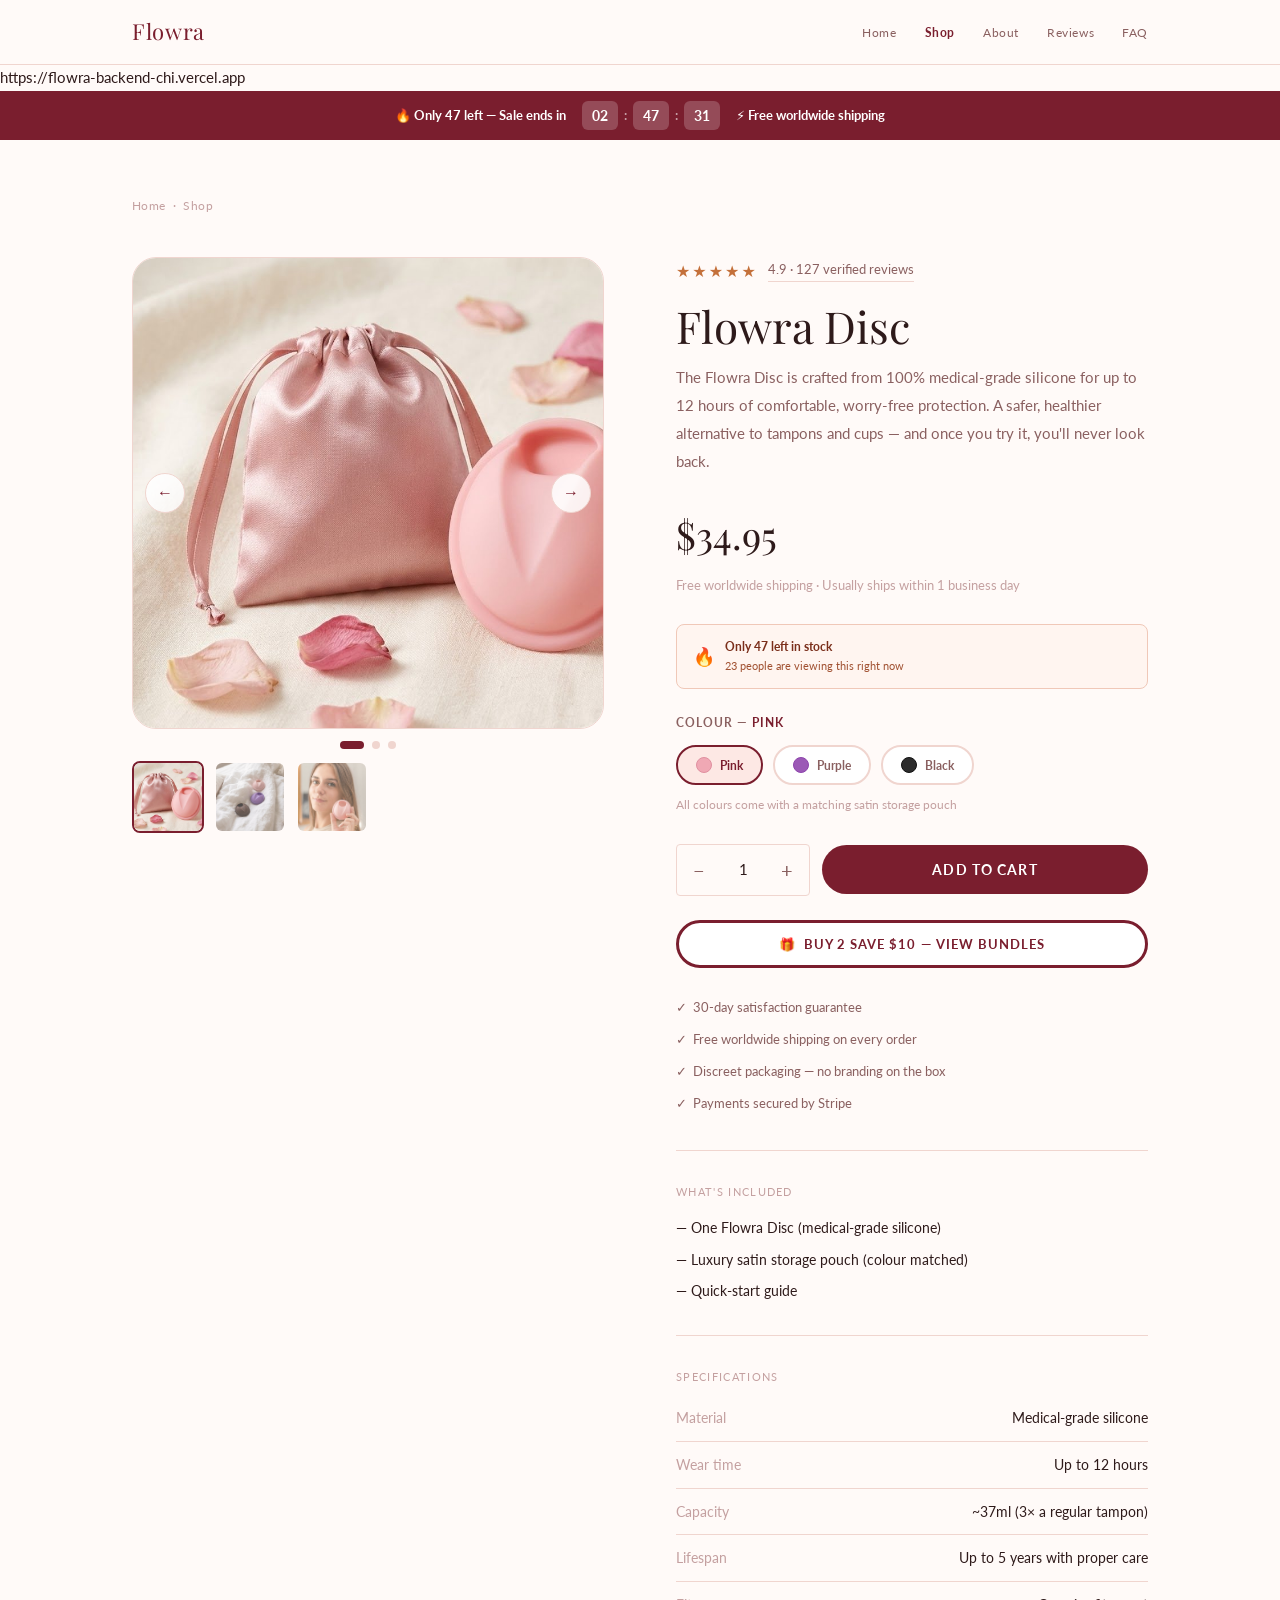
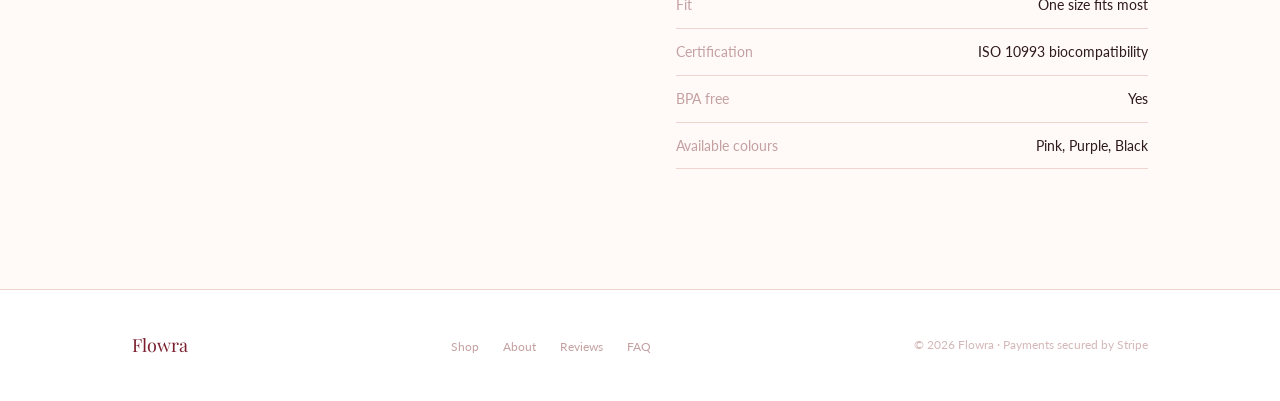
==== commit df1f18ac: "Fix backend URL" ====
--- a/product.html
+++ b/product.html
@@ -1,4 +1,4 @@
-<!DOCTYPE html>
+<!DOCTYPE html>https://flowra-backend-chi.vercel.app
 <html lang="en">
 <head>
   <meta charset="UTF-8" />
@@ -211,8 +211,8 @@
 <script src="flowra-shared.js"></script>
 <script src="https://js.stripe.com/v3/"></script>
 <script>
-  const STRIPE_KEY = 'pk_test_REPLACE_ME';
-  const BACKEND_URL = 'https://your-backend.vercel.app';
+  const STRIPE_KEY = 'pk_test_51THO6aF3Ro7zFn9fvIlRLFGZSh9jHfn76gFZgc5RG9dT1n8OoZpz3VV2dDCkkszu1z07TuVZPcjXt3VtHuBxSjZ200NUqBs5VY';
+  const BACKEND_URL = 'https://flowra-backend-chi.vercel.app';
   let stripe, elements, currentSlide = 0, selectedColour = 'Pink';
 
   // Slider
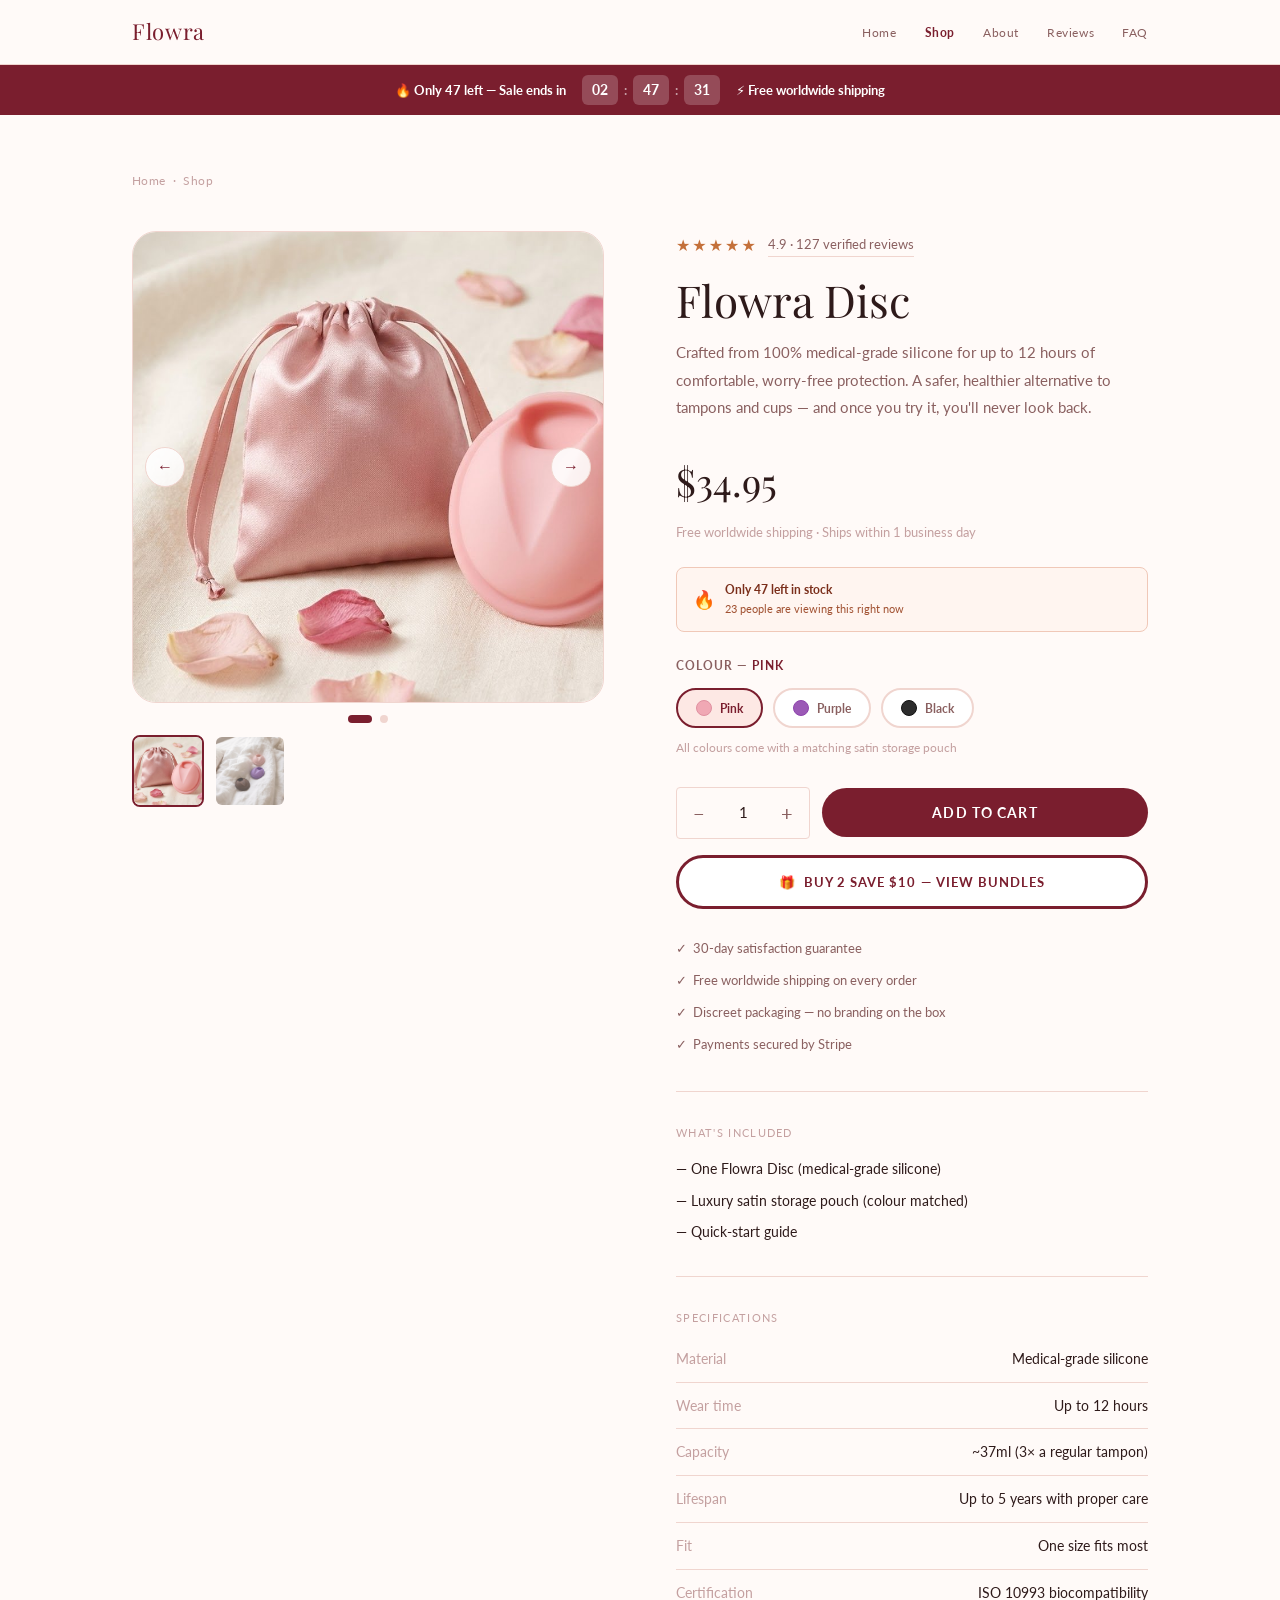
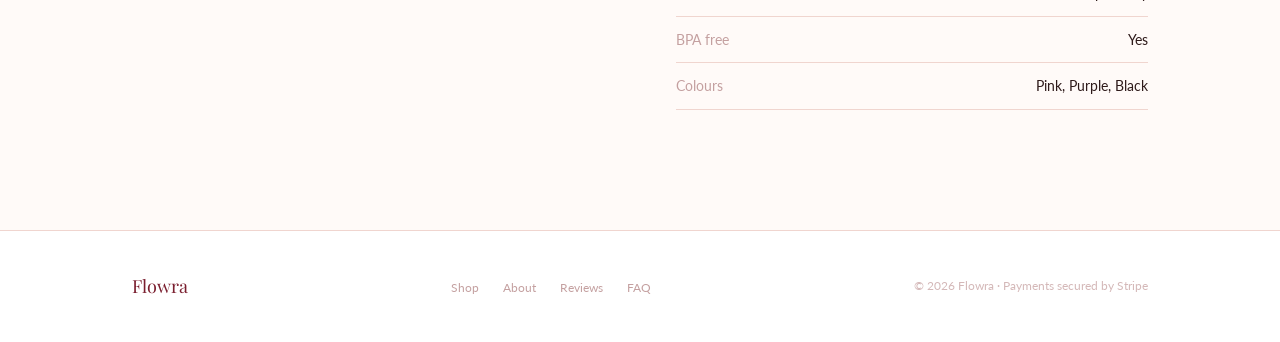
==== commit 68af8589: "Fix mobile images clean version" ====
--- a/product.html
+++ b/product.html
@@ -1,4 +1,4 @@
-<!DOCTYPE html>https://flowra-backend-chi.vercel.app
+<!DOCTYPE html>
 <html lang="en">
 <head>
   <meta charset="UTF-8" />
@@ -7,48 +7,45 @@
   <meta name="description" content="Buy the Flowra Disc — medical-grade reusable period disc. $34.95 with free worldwide shipping." />
   <link rel="stylesheet" href="flowra.css" />
   <style>
-    /* Slider */
-    .slider-wrap { position: relative; border-radius: var(--r-xl); overflow: hidden; aspect-ratio: 1; background: var(--rose-pale); border: 1.5px solid var(--rose-border); margin-bottom: 12px; }
-    .slider-track { display: flex; transition: transform .4s ease; height: 100%; }
-    .slide { min-width: 100%; height: 100%; flex-shrink: 0; }
-    .slide img { width: 100%; height: 100%; object-fit: cover; object-position: center; display: block; }
-    .slider-btn { position: absolute; top: 50%; transform: translateY(-50%); background: rgba(255,255,255,.85); border: 1.5px solid var(--rose-border); border-radius: 50%; width: 40px; height: 40px; display: flex; align-items: center; justify-content: center; cursor: pointer; font-size: 16px; color: var(--rose-deep); z-index: 10; transition: all .15s; }
-    .slider-btn:hover { background: var(--white); box-shadow: 0 2px 12px rgba(122,30,46,.12); }
-    .slider-prev { left: 12px; }
-    .slider-next { right: 12px; }
-    .slider-dots { display: flex; justify-content: center; gap: 8px; margin-bottom: 12px; }
-    .dot { width: 8px; height: 8px; border-radius: 50%; background: var(--rose-border); cursor: pointer; transition: all .2s; border: none; padding: 0; }
-    .dot.active { background: var(--rose-deep); width: 24px; border-radius: 100px; }
-    .thumbs { display: flex; gap: 10px; }
-    .thumb { width: 72px; height: 72px; border-radius: var(--r-md); object-fit: cover; cursor: pointer; border: 2px solid transparent; transition: border-color .2s; opacity: .7; transition: all .2s; }
-    .thumb:hover { opacity: 1; }
-    .thumb.active { border-color: var(--rose-deep); opacity: 1; }
-
-    /* Colour */
-    .colour-btn { border: 2px solid var(--rose-border); border-radius: var(--r-pill); padding: 10px 18px; font-size: 12px; font-weight: 700; cursor: pointer; background: var(--white); color: var(--muted); display: inline-flex; align-items: center; gap: 8px; transition: all .15s; font-family: var(--ff-sans); }
-    .colour-btn.active { border-color: var(--rose-deep); background: var(--rose-blush); color: var(--rose-deep); }
-    .col-dot { width: 16px; height: 16px; border-radius: 50%; flex-shrink: 0; }
-
-    /* Qty */
-    .qty-wrap { display: flex; align-items: center; border: 1.5px solid var(--rose-border); border-radius: var(--r-sm); overflow: hidden; }
-    .qty-btn { width: 44px; height: 50px; font-size: 20px; color: var(--muted); background: none; border: none; cursor: pointer; display: flex; align-items: center; justify-content: center; transition: background .15s; font-family: var(--ff-sans); }
-    .qty-btn:hover { background: var(--rose-blush); }
-    .qty-num { width: 44px; text-align: center; font-size: 15px; }
-    .spec-row { display: flex; justify-content: space-between; padding: 11px 0; border-bottom: 1px solid var(--rose-border); font-size: 14px; }
-    .spec-label { color: var(--hint); }
-
-    /* Urgency */
-    .urgency-bar { background: #7a1e2e; color: #fff; text-align: center; padding: 10px 20px; font-size: 13px; font-weight: 700; display: flex; align-items: center; justify-content: center; gap: 16px; flex-wrap: wrap; }
-    .cd { background: rgba(255,255,255,.2); border-radius: 6px; padding: 3px 8px; font-size: 14px; font-weight: 700; min-width: 36px; text-align: center; }
-    .breadcrumb { font-size: 12px; color: var(--hint); margin-bottom: 40px; letter-spacing: .04em; }
-    .breadcrumb a:hover { color: var(--rose-deep); }
-
-    @media (max-width: 860px) { .product-grid { grid-template-columns: 1fr; gap: 40px; } }
+    .slider-wrap { position:relative;border-radius:var(--r-xl);overflow:hidden;aspect-ratio:1;background:var(--rose-pale);border:1.5px solid var(--rose-border);margin-bottom:12px; }
+    .slider-track { display:flex;transition:transform .4s ease;height:100%; }
+    .slide { min-width:100%;height:100%;flex-shrink:0; }
+    .slide img { width:100%;height:100%;object-fit:cover;object-position:center;display:block; }
+    .slider-btn { position:absolute;top:50%;transform:translateY(-50%);background:rgba(255,255,255,.85);border:1.5px solid var(--rose-border);border-radius:50%;width:40px;height:40px;display:flex;align-items:center;justify-content:center;cursor:pointer;font-size:16px;color:var(--rose-deep);z-index:10;transition:all .15s; }
+    .slider-btn:hover { background:var(--white);box-shadow:0 2px 12px rgba(122,30,46,.12); }
+    .slider-prev { left:12px; }
+    .slider-next { right:12px; }
+    .slider-dots { display:flex;justify-content:center;gap:8px;margin-bottom:12px; }
+    .dot { width:8px;height:8px;border-radius:50%;background:var(--rose-border);cursor:pointer;transition:all .2s;border:none;padding:0; }
+    .dot.active { background:var(--rose-deep);width:24px;border-radius:100px; }
+    .thumbs { display:flex;gap:10px; }
+    .thumb { width:72px;height:72px;border-radius:var(--r-md);object-fit:cover;cursor:pointer;border:2px solid transparent;opacity:.7;transition:all .2s; }
+    .thumb:hover { opacity:1; }
+    .thumb.active { border-color:var(--rose-deep);opacity:1; }
+    .colour-btn { border:2px solid var(--rose-border);border-radius:var(--r-pill);padding:10px 18px;font-size:12px;font-weight:700;cursor:pointer;background:var(--white);color:var(--muted);display:inline-flex;align-items:center;gap:8px;transition:all .15s;font-family:var(--ff-sans); }
+    .colour-btn.active { border-color:var(--rose-deep);background:var(--rose-blush);color:var(--rose-deep); }
+    .col-dot { width:16px;height:16px;border-radius:50%;flex-shrink:0; }
+    .qty-wrap { display:flex;align-items:center;border:1.5px solid var(--rose-border);border-radius:var(--r-sm);overflow:hidden; }
+    .qty-btn { width:44px;height:50px;font-size:20px;color:var(--muted);background:none;border:none;cursor:pointer;display:flex;align-items:center;justify-content:center;transition:background .15s;font-family:var(--ff-sans); }
+    .qty-btn:hover { background:var(--rose-blush); }
+    .qty-num { width:44px;text-align:center;font-size:15px; }
+    .spec-row { display:flex;justify-content:space-between;padding:11px 0;border-bottom:1px solid var(--rose-border);font-size:14px; }
+    .spec-label { color:var(--hint); }
+    .urgency-bar { background:#7a1e2e;color:#fff;text-align:center;padding:10px 20px;font-size:13px;font-weight:700;display:flex;align-items:center;justify-content:center;gap:16px;flex-wrap:wrap; }
+    .cd { background:rgba(255,255,255,.2);border-radius:6px;padding:3px 8px;font-size:14px;font-weight:700;min-width:36px;text-align:center; }
+    .breadcrumb { font-size:12px;color:var(--hint);margin-bottom:40px;letter-spacing:.04em; }
+    .breadcrumb a:hover { color:var(--rose-deep); }
+    @media(max-width:860px) {
+      .product-grid { grid-template-columns:1fr !important;gap:32px !important; }
+      .slider-wrap { aspect-ratio:4/3 !important; }
+      .thumbs { gap:8px !important; }
+      .thumb { width:60px !important;height:60px !important; }
+      .sticky-img { position:static !important; }
+    }
   </style>
 </head>
 <body>
 
-<!-- Urgency bar -->
 <div class="urgency-bar">
   <span>🔥 Only 47 left — Sale ends in</span>
   <div style="display:flex;gap:6px;align-items:center">
@@ -61,57 +58,45 @@
 
 <main>
   <div class="container" style="padding:56px 32px 120px">
-
     <p class="breadcrumb"><a href="index.html">Home</a> &nbsp;·&nbsp; Shop</p>
 
     <div class="product-grid" style="display:grid;grid-template-columns:1fr 1fr;gap:72px;align-items:start">
 
-      <!-- Image slider -->
-      <div style="position:sticky;top:100px">
+      <!-- Slider: flat lay + bed only -->
+      <div class="sticky-img" style="position:sticky;top:100px">
         <div class="slider-wrap" id="slider">
           <div class="slider-track" id="track">
-            <!-- Slide 1: Blush flat lay -->
             <div class="slide"><img src="product-hero.png" alt="Flowra Disc with blush satin pouch and rose petals" /></div>
-            <!-- Slide 2: Pink colour on bed -->
-            <div class="slide"><img src="products-bed.jpg" alt="Flowra Discs in multiple colours on bed" /></div>
-            <!-- Slide 3: Woman holding -->
-            <div class="slide"><img src="model-holding.jpg" alt="Woman holding Flowra disc" style="object-position:center 10%" /></div>
+            <div class="slide"><img src="products-bed.jpg" alt="Flowra Discs in multiple colours on linen bed" /></div>
           </div>
           <button class="slider-btn slider-prev" onclick="slide(-1)">&#8592;</button>
           <button class="slider-btn slider-next" onclick="slide(1)">&#8594;</button>
         </div>
-
-        <!-- Dots -->
         <div class="slider-dots">
           <button class="dot active" onclick="goTo(0)"></button>
           <button class="dot" onclick="goTo(1)"></button>
-          <button class="dot" onclick="goTo(2)"></button>
-        </div>
-
-        <!-- Thumbnails -->
+        </div>
         <div class="thumbs">
-          <img src="product-hero.png" class="thumb active" onclick="goTo(0)" alt="Flat lay" />
-          <img src="products-bed.jpg" class="thumb" onclick="goTo(1)" alt="Colours on bed" />
-          <img src="model-holding.jpg" class="thumb" onclick="goTo(2)" alt="Woman holding" style="object-position:center 10%" />
+          <img src="product-hero.png" class="thumb active" onclick="goTo(0)" alt="Flat lay with rose petals" />
+          <img src="products-bed.jpg" class="thumb" onclick="goTo(1)" alt="Colours on linen bed" />
         </div>
       </div>
 
-      <!-- Product info -->
+      <!-- Info -->
       <div>
         <div style="display:flex;align-items:center;gap:10px;margin-bottom:18px">
-          <span class="review-stars" style="font-size:16px;color:#c4703a;letter-spacing:2px">★★★★★</span>
+          <span style="color:#c4703a;font-size:16px;letter-spacing:2px">★★★★★</span>
           <a href="reviews.html" style="font-size:13px;color:var(--muted);border-bottom:1px solid var(--rose-border);padding-bottom:1px">4.9 · 127 verified reviews</a>
         </div>
 
         <h1 style="font-family:var(--ff-serif);font-size:44px;margin-bottom:14px;line-height:1.1">Flowra Disc</h1>
         <p style="font-size:15px;color:var(--muted);line-height:1.85;margin-bottom:28px">
-          The Flowra Disc is crafted from 100% medical-grade silicone for up to 12 hours of comfortable, worry-free protection. A safer, healthier alternative to tampons and cups — and once you try it, you'll never look back.
+          Crafted from 100% medical-grade silicone for up to 12 hours of comfortable, worry-free protection. A safer, healthier alternative to tampons and cups — and once you try it, you'll never look back.
         </p>
 
         <p style="font-family:var(--ff-serif);font-size:38px;margin-bottom:6px">$34.95</p>
-        <p style="font-size:13px;color:var(--hint);margin-bottom:28px">Free worldwide shipping · Usually ships within 1 business day</p>
-
-        <!-- Urgency nudge -->
+        <p style="font-size:13px;color:var(--hint);margin-bottom:24px">Free worldwide shipping · Ships within 1 business day</p>
+
         <div style="background:#fff5f0;border:1.5px solid #f0c8b8;border-radius:var(--r-md);padding:12px 16px;margin-bottom:24px;display:flex;align-items:center;gap:10px">
           <span style="font-size:18px">🔥</span>
           <div>
@@ -120,19 +105,19 @@
           </div>
         </div>
 
-        <!-- Colour selector -->
+        <!-- Colour -->
         <div style="margin-bottom:28px">
           <p style="font-size:12px;font-weight:700;letter-spacing:.08em;text-transform:uppercase;color:var(--muted);margin-bottom:12px">
             Colour — <span id="colour-label" style="color:var(--rose-deep)">Pink</span>
           </p>
           <div style="display:flex;gap:10px;flex-wrap:wrap">
-            <button class="colour-btn active" id="btn-pink" onclick="pickColour('Pink','btn-pink',0)">
+            <button class="colour-btn active" id="btn-pink" onclick="pickColour('Pink','btn-pink')">
               <span class="col-dot" style="background:#f0a8b4;border:1.5px solid #e090a0"></span>Pink
             </button>
-            <button class="colour-btn" id="btn-purple" onclick="pickColour('Purple','btn-purple',1)">
+            <button class="colour-btn" id="btn-purple" onclick="pickColour('Purple','btn-purple')">
               <span class="col-dot" style="background:#9b59b6;border:1.5px solid #8e44ad"></span>Purple
             </button>
-            <button class="colour-btn" id="btn-black" onclick="pickColour('Black','btn-black',1)">
+            <button class="colour-btn" id="btn-black" onclick="pickColour('Black','btn-black')">
               <span class="col-dot" style="background:#2c2c2c;border:1.5px solid #111"></span>Black
             </button>
           </div>
@@ -140,7 +125,7 @@
         </div>
 
         <!-- Qty + CTA -->
-        <div style="display:flex;gap:12px;margin-bottom:24px;align-items:center">
+        <div style="display:flex;gap:12px;margin-bottom:16px;align-items:center">
           <div class="qty-wrap">
             <button class="qty-btn" onclick="changeQty(-1)">−</button>
             <span class="qty-num" id="qty">1</span>
@@ -148,10 +133,9 @@
           </div>
           <button class="btn btn-primary" style="flex:1;font-size:14px;padding:16px" onclick="openCheckout()">Add to Cart</button>
         </div>
-
-        <button class="btn btn-outline" style="width:100%;margin-bottom:28px;font-size:13px" onclick="window.location.href='index.html#bundles'">
+        <a href="index.html#bundles" class="btn btn-outline" style="width:100%;margin-bottom:28px;font-size:13px;justify-content:center">
           🎁 &nbsp;Buy 2 save $10 — View bundles
-        </button>
+        </a>
 
         <!-- Trust -->
         <div style="display:flex;flex-direction:column;gap:10px;margin-bottom:36px">
@@ -163,7 +147,6 @@
 
         <hr class="divider" style="margin-bottom:32px" />
 
-        <!-- What's included -->
         <div style="margin-bottom:32px">
           <p style="font-size:11px;letter-spacing:.12em;text-transform:uppercase;color:var(--hint);margin-bottom:14px">What's included</p>
           <p style="font-size:14px;color:var(--ink);margin-bottom:8px">— One Flowra Disc (medical-grade silicone)</p>
@@ -173,7 +156,6 @@
 
         <hr class="divider" style="margin-bottom:32px" />
 
-        <!-- Specs -->
         <div>
           <p style="font-size:11px;letter-spacing:.12em;text-transform:uppercase;color:var(--hint);margin-bottom:8px">Specifications</p>
           <div class="spec-row"><span class="spec-label">Material</span><span>Medical-grade silicone</span></div>
@@ -183,7 +165,7 @@
           <div class="spec-row"><span class="spec-label">Fit</span><span>One size fits most</span></div>
           <div class="spec-row"><span class="spec-label">Certification</span><span>ISO 10993 biocompatibility</span></div>
           <div class="spec-row"><span class="spec-label">BPA free</span><span>Yes</span></div>
-          <div class="spec-row"><span class="spec-label">Available colours</span><span>Pink, Purple, Black</span></div>
+          <div class="spec-row"><span class="spec-label">Colours</span><span>Pink, Purple, Black</span></div>
         </div>
       </div>
     </div>
@@ -211,47 +193,39 @@
 <script src="flowra-shared.js"></script>
 <script src="https://js.stripe.com/v3/"></script>
 <script>
-  const STRIPE_KEY = 'pk_test_51THO6aF3Ro7zFn9fvIlRLFGZSh9jHfn76gFZgc5RG9dT1n8OoZpz3VV2dDCkkszu1z07TuVZPcjXt3VtHuBxSjZ200NUqBs5VY';
-  const BACKEND_URL = 'https://flowra-backend-chi.vercel.app';
+  const STRIPE_KEY = 'pk_test_REPLACE_ME';
+  const BACKEND_URL = 'https://your-backend.vercel.app';
   let stripe, elements, currentSlide = 0, selectedColour = 'Pink';
 
-  // Slider
   function updateSlider() {
     document.getElementById('track').style.transform = `translateX(-${currentSlide * 100}%)`;
-    document.querySelectorAll('.dot').forEach((d, i) => d.classList.toggle('active', i === currentSlide));
-    document.querySelectorAll('.thumb').forEach((t, i) => t.classList.toggle('active', i === currentSlide));
-  }
-  function slide(dir) { currentSlide = (currentSlide + dir + 3) % 3; updateSlider(); }
+    document.querySelectorAll('.dot').forEach((d,i) => d.classList.toggle('active', i === currentSlide));
+    document.querySelectorAll('.thumb').forEach((t,i) => t.classList.toggle('active', i === currentSlide));
+  }
+  function slide(dir) { currentSlide = (currentSlide + dir + 2) % 2; updateSlider(); }
   function goTo(i) { currentSlide = i; updateSlider(); }
 
-  // Touch/swipe support
   let touchStartX = 0;
   document.getElementById('slider').addEventListener('touchstart', e => touchStartX = e.touches[0].clientX);
   document.getElementById('slider').addEventListener('touchend', e => {
     const diff = touchStartX - e.changedTouches[0].clientX;
     if (Math.abs(diff) > 40) slide(diff > 0 ? 1 : -1);
   });
-
-  // Auto-slide every 4 seconds
-  setInterval(() => slide(1), 4000);
-
-  // Quantity
+  setInterval(() => slide(1), 5000);
+
   function changeQty(d) {
     const el = document.getElementById('qty');
     el.textContent = Math.max(1, parseInt(el.textContent) + d);
   }
 
-  // Colour picker — also switches slider to show relevant image
-  function pickColour(name, btnId, slideIndex) {
+  function pickColour(name, btnId) {
     selectedColour = name;
     document.getElementById('colour-label').textContent = name;
     document.querySelectorAll('.colour-btn').forEach(b => b.classList.remove('active'));
     document.getElementById(btnId).classList.add('active');
     document.getElementById('modal-sub').textContent = `Flowra Disc (${name}) + Satin Pouch — $34.95`;
-    goTo(slideIndex);
-  }
-
-  // Checkout
+  }
+
   async function openCheckout() {
     document.getElementById('checkout-modal').classList.add('open');
     if (!stripe) {
@@ -287,14 +261,12 @@
 
   document.getElementById('checkout-modal').addEventListener('click', function(e) { if (e.target === this) closeCheckout(); });
 
-  // Countdown
   let total = 2*3600+47*60+33;
   function tick() {
-    total--;
-    if (total < 0) total = 3*3600;
-    document.getElementById('cdh').textContent = String(Math.floor(total/3600)).padStart(2,'0');
-    document.getElementById('cdm').textContent = String(Math.floor((total%3600)/60)).padStart(2,'0');
-    document.getElementById('cds').textContent = String(total%60).padStart(2,'0');
+    total--; if(total<0) total=3*3600;
+    document.getElementById('cdh').textContent=String(Math.floor(total/3600)).padStart(2,'0');
+    document.getElementById('cdm').textContent=String(Math.floor((total%3600)/60)).padStart(2,'0');
+    document.getElementById('cds').textContent=String(total%60).padStart(2,'0');
   }
   setInterval(tick, 1000);
 </script>
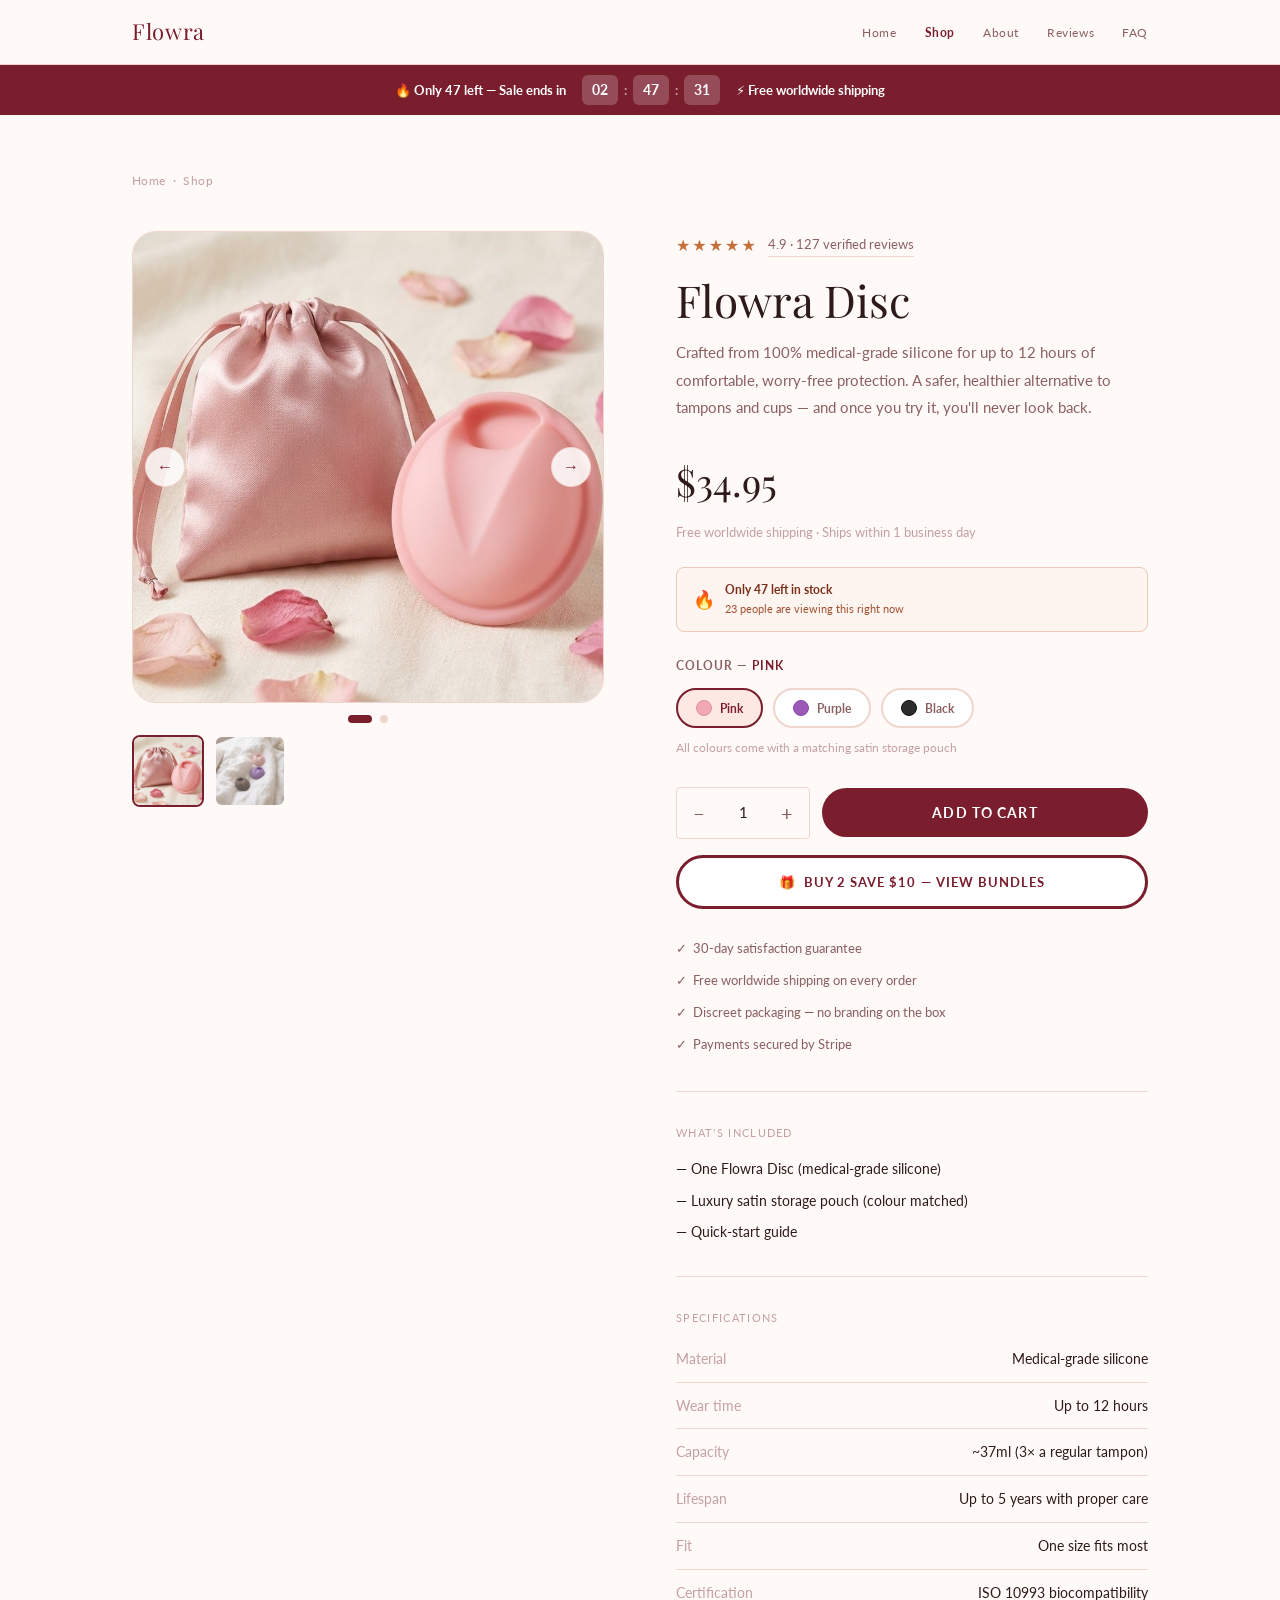
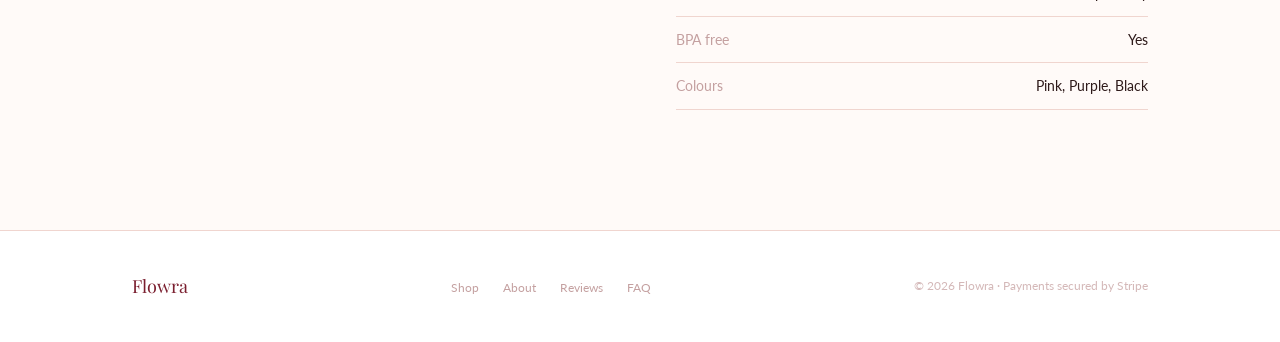
==== commit e5b52942: "Fix slider and mobile images" ====
--- a/product.html
+++ b/product.html
@@ -9,7 +9,7 @@
   <style>
     .slider-wrap { position:relative;border-radius:var(--r-xl);overflow:hidden;aspect-ratio:1;background:var(--rose-pale);border:1.5px solid var(--rose-border);margin-bottom:12px; }
     .slider-track { display:flex;transition:transform .4s ease;height:100%; }
-    .slide { min-width:100%;height:100%;flex-shrink:0; }
+    .slide { min-width:100%;max-width:100%;height:100%;flex-shrink:0;overflow:hidden; }
     .slide img { width:100%;height:100%;object-fit:cover;object-position:center;display:block; }
     .slider-btn { position:absolute;top:50%;transform:translateY(-50%);background:rgba(255,255,255,.85);border:1.5px solid var(--rose-border);border-radius:50%;width:40px;height:40px;display:flex;align-items:center;justify-content:center;cursor:pointer;font-size:16px;color:var(--rose-deep);z-index:10;transition:all .15s; }
     .slider-btn:hover { background:var(--white);box-shadow:0 2px 12px rgba(122,30,46,.12); }
@@ -37,7 +37,7 @@
     .breadcrumb a:hover { color:var(--rose-deep); }
     @media(max-width:860px) {
       .product-grid { grid-template-columns:1fr !important;gap:32px !important; }
-      .slider-wrap { aspect-ratio:4/3 !important; }
+      .slider-wrap { aspect-ratio:1/1 !important; }
       .thumbs { gap:8px !important; }
       .thumb { width:60px !important;height:60px !important; }
       .sticky-img { position:static !important; }
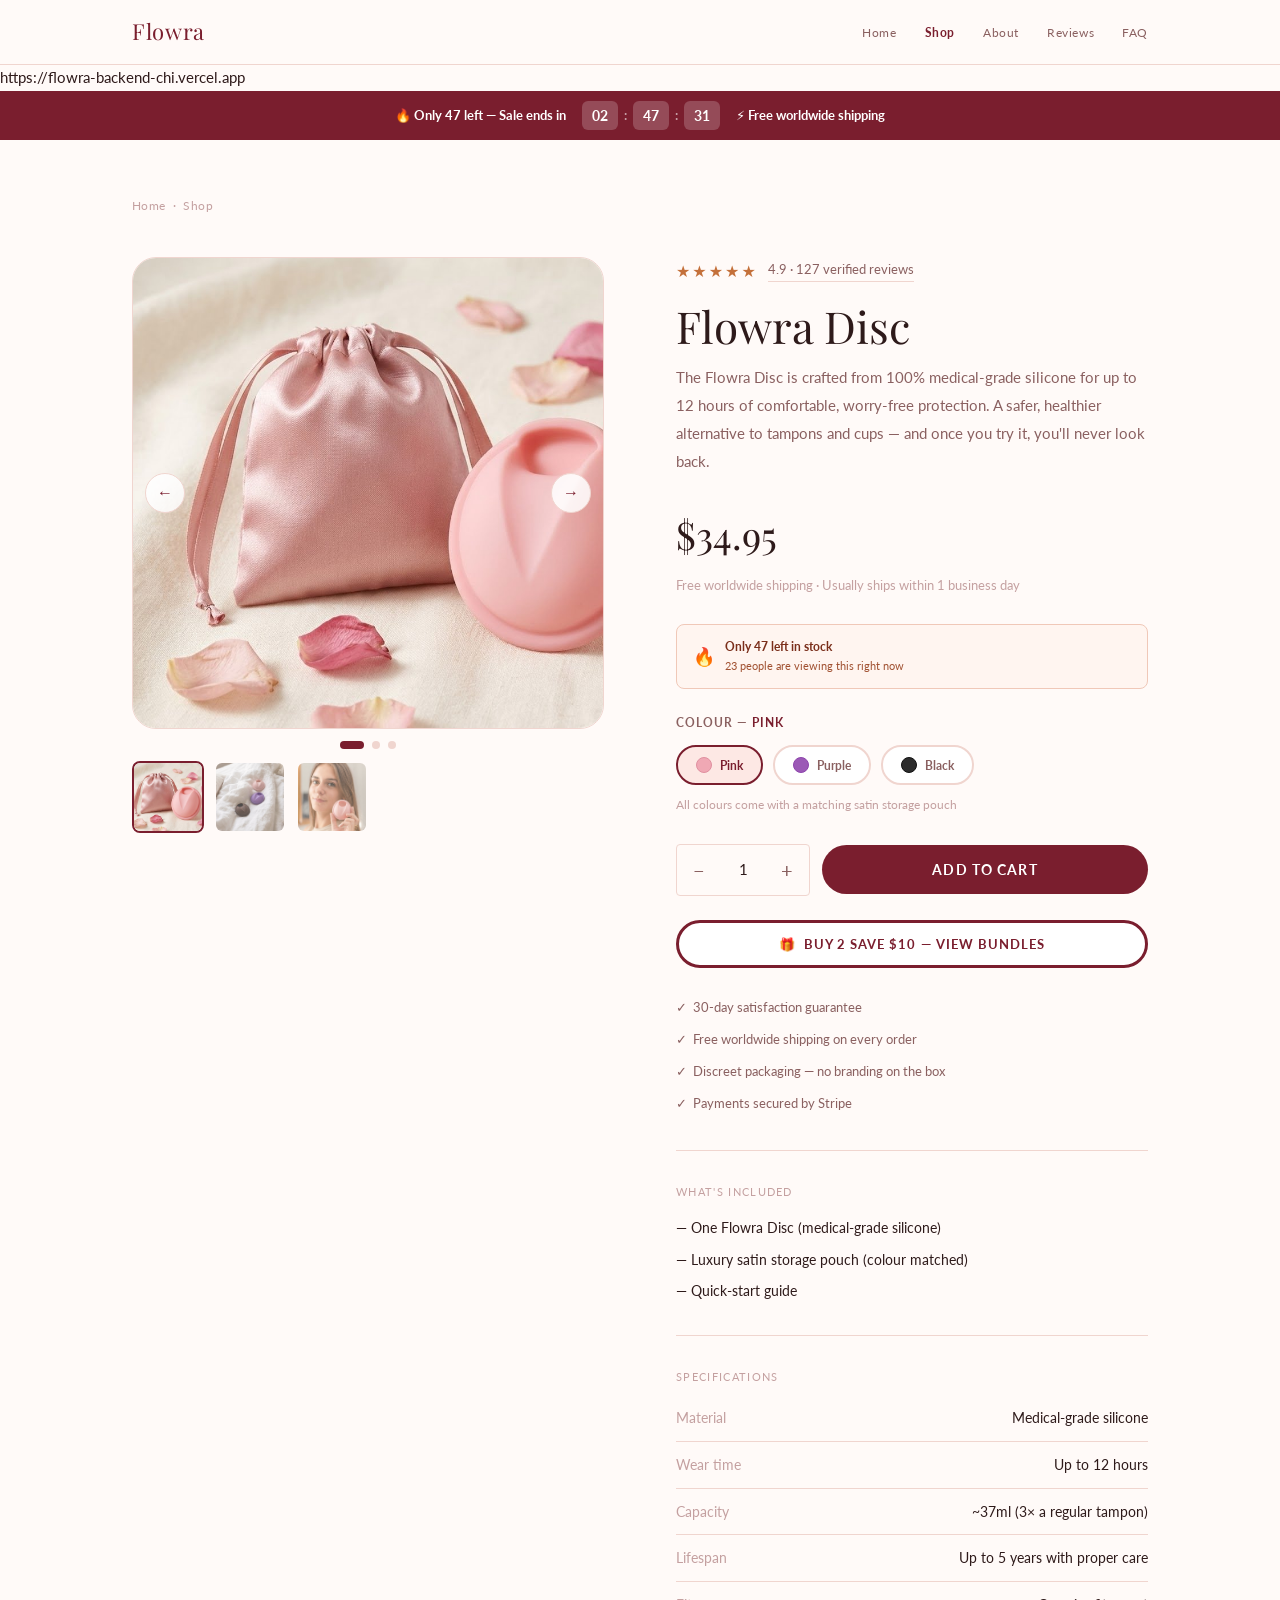
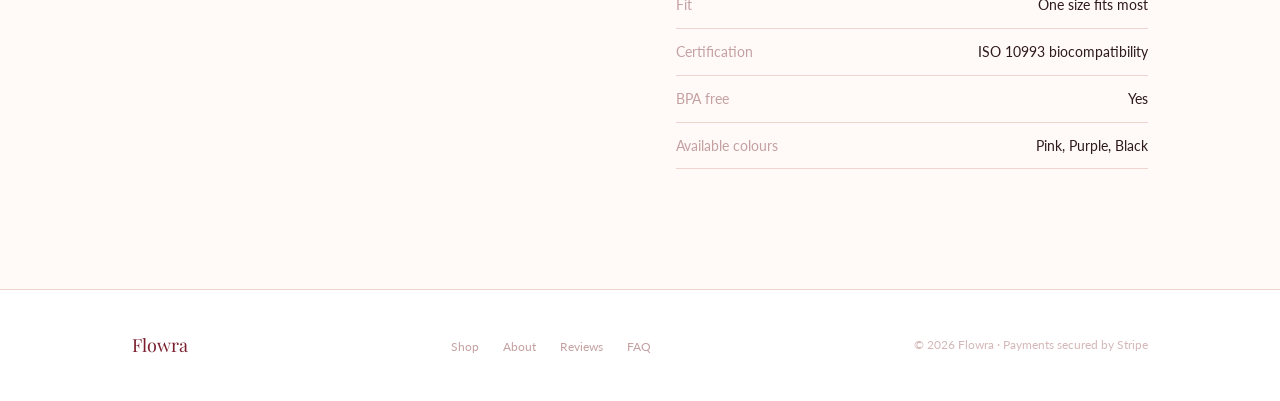
==== commit 3c703809: "Nuclear reset product page" ====
--- a/product.html
+++ b/product.html
@@ -1,4 +1,4 @@
-<!DOCTYPE html>
+<!DOCTYPE html>https://flowra-backend-chi.vercel.app
 <html lang="en">
 <head>
   <meta charset="UTF-8" />
@@ -7,45 +7,48 @@
   <meta name="description" content="Buy the Flowra Disc — medical-grade reusable period disc. $34.95 with free worldwide shipping." />
   <link rel="stylesheet" href="flowra.css" />
   <style>
-    .slider-wrap { position:relative;border-radius:var(--r-xl);overflow:hidden;aspect-ratio:1;background:var(--rose-pale);border:1.5px solid var(--rose-border);margin-bottom:12px; }
-    .slider-track { display:flex;transition:transform .4s ease;height:100%; }
-    .slide { min-width:100%;max-width:100%;height:100%;flex-shrink:0;overflow:hidden; }
-    .slide img { width:100%;height:100%;object-fit:cover;object-position:center;display:block; }
-    .slider-btn { position:absolute;top:50%;transform:translateY(-50%);background:rgba(255,255,255,.85);border:1.5px solid var(--rose-border);border-radius:50%;width:40px;height:40px;display:flex;align-items:center;justify-content:center;cursor:pointer;font-size:16px;color:var(--rose-deep);z-index:10;transition:all .15s; }
-    .slider-btn:hover { background:var(--white);box-shadow:0 2px 12px rgba(122,30,46,.12); }
-    .slider-prev { left:12px; }
-    .slider-next { right:12px; }
-    .slider-dots { display:flex;justify-content:center;gap:8px;margin-bottom:12px; }
-    .dot { width:8px;height:8px;border-radius:50%;background:var(--rose-border);cursor:pointer;transition:all .2s;border:none;padding:0; }
-    .dot.active { background:var(--rose-deep);width:24px;border-radius:100px; }
-    .thumbs { display:flex;gap:10px; }
-    .thumb { width:72px;height:72px;border-radius:var(--r-md);object-fit:cover;cursor:pointer;border:2px solid transparent;opacity:.7;transition:all .2s; }
-    .thumb:hover { opacity:1; }
-    .thumb.active { border-color:var(--rose-deep);opacity:1; }
-    .colour-btn { border:2px solid var(--rose-border);border-radius:var(--r-pill);padding:10px 18px;font-size:12px;font-weight:700;cursor:pointer;background:var(--white);color:var(--muted);display:inline-flex;align-items:center;gap:8px;transition:all .15s;font-family:var(--ff-sans); }
-    .colour-btn.active { border-color:var(--rose-deep);background:var(--rose-blush);color:var(--rose-deep); }
-    .col-dot { width:16px;height:16px;border-radius:50%;flex-shrink:0; }
-    .qty-wrap { display:flex;align-items:center;border:1.5px solid var(--rose-border);border-radius:var(--r-sm);overflow:hidden; }
-    .qty-btn { width:44px;height:50px;font-size:20px;color:var(--muted);background:none;border:none;cursor:pointer;display:flex;align-items:center;justify-content:center;transition:background .15s;font-family:var(--ff-sans); }
-    .qty-btn:hover { background:var(--rose-blush); }
-    .qty-num { width:44px;text-align:center;font-size:15px; }
-    .spec-row { display:flex;justify-content:space-between;padding:11px 0;border-bottom:1px solid var(--rose-border);font-size:14px; }
-    .spec-label { color:var(--hint); }
-    .urgency-bar { background:#7a1e2e;color:#fff;text-align:center;padding:10px 20px;font-size:13px;font-weight:700;display:flex;align-items:center;justify-content:center;gap:16px;flex-wrap:wrap; }
-    .cd { background:rgba(255,255,255,.2);border-radius:6px;padding:3px 8px;font-size:14px;font-weight:700;min-width:36px;text-align:center; }
-    .breadcrumb { font-size:12px;color:var(--hint);margin-bottom:40px;letter-spacing:.04em; }
-    .breadcrumb a:hover { color:var(--rose-deep); }
-    @media(max-width:860px) {
-      .product-grid { grid-template-columns:1fr !important;gap:32px !important; }
-      .slider-wrap { aspect-ratio:1/1 !important; }
-      .thumbs { gap:8px !important; }
-      .thumb { width:60px !important;height:60px !important; }
-      .sticky-img { position:static !important; }
-    }
+    /* Slider */
+    .slider-wrap { position: relative; border-radius: var(--r-xl); overflow: hidden; aspect-ratio: 1; background: var(--rose-pale); border: 1.5px solid var(--rose-border); margin-bottom: 12px; }
+    .slider-track { display: flex; transition: transform .4s ease; height: 100%; }
+    .slide { min-width: 100%; height: 100%; flex-shrink: 0; }
+    .slide img { width: 100%; height: 100%; object-fit: cover; object-position: center; display: block; }
+    .slider-btn { position: absolute; top: 50%; transform: translateY(-50%); background: rgba(255,255,255,.85); border: 1.5px solid var(--rose-border); border-radius: 50%; width: 40px; height: 40px; display: flex; align-items: center; justify-content: center; cursor: pointer; font-size: 16px; color: var(--rose-deep); z-index: 10; transition: all .15s; }
+    .slider-btn:hover { background: var(--white); box-shadow: 0 2px 12px rgba(122,30,46,.12); }
+    .slider-prev { left: 12px; }
+    .slider-next { right: 12px; }
+    .slider-dots { display: flex; justify-content: center; gap: 8px; margin-bottom: 12px; }
+    .dot { width: 8px; height: 8px; border-radius: 50%; background: var(--rose-border); cursor: pointer; transition: all .2s; border: none; padding: 0; }
+    .dot.active { background: var(--rose-deep); width: 24px; border-radius: 100px; }
+    .thumbs { display: flex; gap: 10px; }
+    .thumb { width: 72px; height: 72px; border-radius: var(--r-md); object-fit: cover; cursor: pointer; border: 2px solid transparent; transition: border-color .2s; opacity: .7; transition: all .2s; }
+    .thumb:hover { opacity: 1; }
+    .thumb.active { border-color: var(--rose-deep); opacity: 1; }
+
+    /* Colour */
+    .colour-btn { border: 2px solid var(--rose-border); border-radius: var(--r-pill); padding: 10px 18px; font-size: 12px; font-weight: 700; cursor: pointer; background: var(--white); color: var(--muted); display: inline-flex; align-items: center; gap: 8px; transition: all .15s; font-family: var(--ff-sans); }
+    .colour-btn.active { border-color: var(--rose-deep); background: var(--rose-blush); color: var(--rose-deep); }
+    .col-dot { width: 16px; height: 16px; border-radius: 50%; flex-shrink: 0; }
+
+    /* Qty */
+    .qty-wrap { display: flex; align-items: center; border: 1.5px solid var(--rose-border); border-radius: var(--r-sm); overflow: hidden; }
+    .qty-btn { width: 44px; height: 50px; font-size: 20px; color: var(--muted); background: none; border: none; cursor: pointer; display: flex; align-items: center; justify-content: center; transition: background .15s; font-family: var(--ff-sans); }
+    .qty-btn:hover { background: var(--rose-blush); }
+    .qty-num { width: 44px; text-align: center; font-size: 15px; }
+    .spec-row { display: flex; justify-content: space-between; padding: 11px 0; border-bottom: 1px solid var(--rose-border); font-size: 14px; }
+    .spec-label { color: var(--hint); }
+
+    /* Urgency */
+    .urgency-bar { background: #7a1e2e; color: #fff; text-align: center; padding: 10px 20px; font-size: 13px; font-weight: 700; display: flex; align-items: center; justify-content: center; gap: 16px; flex-wrap: wrap; }
+    .cd { background: rgba(255,255,255,.2); border-radius: 6px; padding: 3px 8px; font-size: 14px; font-weight: 700; min-width: 36px; text-align: center; }
+    .breadcrumb { font-size: 12px; color: var(--hint); margin-bottom: 40px; letter-spacing: .04em; }
+    .breadcrumb a:hover { color: var(--rose-deep); }
+
+    @media (max-width: 860px) { .product-grid { grid-template-columns: 1fr; gap: 40px; } }
   </style>
 </head>
 <body>
 
+<!-- Urgency bar -->
 <div class="urgency-bar">
   <span>🔥 Only 47 left — Sale ends in</span>
   <div style="display:flex;gap:6px;align-items:center">
@@ -58,45 +61,57 @@
 
 <main>
   <div class="container" style="padding:56px 32px 120px">
+
     <p class="breadcrumb"><a href="index.html">Home</a> &nbsp;·&nbsp; Shop</p>
 
     <div class="product-grid" style="display:grid;grid-template-columns:1fr 1fr;gap:72px;align-items:start">
 
-      <!-- Slider: flat lay + bed only -->
-      <div class="sticky-img" style="position:sticky;top:100px">
+      <!-- Image slider -->
+      <div style="position:sticky;top:100px">
         <div class="slider-wrap" id="slider">
           <div class="slider-track" id="track">
+            <!-- Slide 1: Blush flat lay -->
             <div class="slide"><img src="product-hero.png" alt="Flowra Disc with blush satin pouch and rose petals" /></div>
-            <div class="slide"><img src="products-bed.jpg" alt="Flowra Discs in multiple colours on linen bed" /></div>
+            <!-- Slide 2: Pink colour on bed -->
+            <div class="slide"><img src="products-bed.jpg" alt="Flowra Discs in multiple colours on bed" /></div>
+            <!-- Slide 3: Woman holding -->
+            <div class="slide"><img src="model-holding.jpg" alt="Woman holding Flowra disc" style="object-position:center 10%" /></div>
           </div>
           <button class="slider-btn slider-prev" onclick="slide(-1)">&#8592;</button>
           <button class="slider-btn slider-next" onclick="slide(1)">&#8594;</button>
         </div>
+
+        <!-- Dots -->
         <div class="slider-dots">
           <button class="dot active" onclick="goTo(0)"></button>
           <button class="dot" onclick="goTo(1)"></button>
-        </div>
+          <button class="dot" onclick="goTo(2)"></button>
+        </div>
+
+        <!-- Thumbnails -->
         <div class="thumbs">
-          <img src="product-hero.png" class="thumb active" onclick="goTo(0)" alt="Flat lay with rose petals" />
-          <img src="products-bed.jpg" class="thumb" onclick="goTo(1)" alt="Colours on linen bed" />
+          <img src="product-hero.png" class="thumb active" onclick="goTo(0)" alt="Flat lay" />
+          <img src="products-bed.jpg" class="thumb" onclick="goTo(1)" alt="Colours on bed" />
+          <img src="model-holding.jpg" class="thumb" onclick="goTo(2)" alt="Woman holding" style="object-position:center 10%" />
         </div>
       </div>
 
-      <!-- Info -->
+      <!-- Product info -->
       <div>
         <div style="display:flex;align-items:center;gap:10px;margin-bottom:18px">
-          <span style="color:#c4703a;font-size:16px;letter-spacing:2px">★★★★★</span>
+          <span class="review-stars" style="font-size:16px;color:#c4703a;letter-spacing:2px">★★★★★</span>
           <a href="reviews.html" style="font-size:13px;color:var(--muted);border-bottom:1px solid var(--rose-border);padding-bottom:1px">4.9 · 127 verified reviews</a>
         </div>
 
         <h1 style="font-family:var(--ff-serif);font-size:44px;margin-bottom:14px;line-height:1.1">Flowra Disc</h1>
         <p style="font-size:15px;color:var(--muted);line-height:1.85;margin-bottom:28px">
-          Crafted from 100% medical-grade silicone for up to 12 hours of comfortable, worry-free protection. A safer, healthier alternative to tampons and cups — and once you try it, you'll never look back.
+          The Flowra Disc is crafted from 100% medical-grade silicone for up to 12 hours of comfortable, worry-free protection. A safer, healthier alternative to tampons and cups — and once you try it, you'll never look back.
         </p>
 
         <p style="font-family:var(--ff-serif);font-size:38px;margin-bottom:6px">$34.95</p>
-        <p style="font-size:13px;color:var(--hint);margin-bottom:24px">Free worldwide shipping · Ships within 1 business day</p>
-
+        <p style="font-size:13px;color:var(--hint);margin-bottom:28px">Free worldwide shipping · Usually ships within 1 business day</p>
+
+        <!-- Urgency nudge -->
         <div style="background:#fff5f0;border:1.5px solid #f0c8b8;border-radius:var(--r-md);padding:12px 16px;margin-bottom:24px;display:flex;align-items:center;gap:10px">
           <span style="font-size:18px">🔥</span>
           <div>
@@ -105,19 +120,19 @@
           </div>
         </div>
 
-        <!-- Colour -->
+        <!-- Colour selector -->
         <div style="margin-bottom:28px">
           <p style="font-size:12px;font-weight:700;letter-spacing:.08em;text-transform:uppercase;color:var(--muted);margin-bottom:12px">
             Colour — <span id="colour-label" style="color:var(--rose-deep)">Pink</span>
           </p>
           <div style="display:flex;gap:10px;flex-wrap:wrap">
-            <button class="colour-btn active" id="btn-pink" onclick="pickColour('Pink','btn-pink')">
+            <button class="colour-btn active" id="btn-pink" onclick="pickColour('Pink','btn-pink',0)">
               <span class="col-dot" style="background:#f0a8b4;border:1.5px solid #e090a0"></span>Pink
             </button>
-            <button class="colour-btn" id="btn-purple" onclick="pickColour('Purple','btn-purple')">
+            <button class="colour-btn" id="btn-purple" onclick="pickColour('Purple','btn-purple',1)">
               <span class="col-dot" style="background:#9b59b6;border:1.5px solid #8e44ad"></span>Purple
             </button>
-            <button class="colour-btn" id="btn-black" onclick="pickColour('Black','btn-black')">
+            <button class="colour-btn" id="btn-black" onclick="pickColour('Black','btn-black',1)">
               <span class="col-dot" style="background:#2c2c2c;border:1.5px solid #111"></span>Black
             </button>
           </div>
@@ -125,7 +140,7 @@
         </div>
 
         <!-- Qty + CTA -->
-        <div style="display:flex;gap:12px;margin-bottom:16px;align-items:center">
+        <div style="display:flex;gap:12px;margin-bottom:24px;align-items:center">
           <div class="qty-wrap">
             <button class="qty-btn" onclick="changeQty(-1)">−</button>
             <span class="qty-num" id="qty">1</span>
@@ -133,9 +148,10 @@
           </div>
           <button class="btn btn-primary" style="flex:1;font-size:14px;padding:16px" onclick="openCheckout()">Add to Cart</button>
         </div>
-        <a href="index.html#bundles" class="btn btn-outline" style="width:100%;margin-bottom:28px;font-size:13px;justify-content:center">
+
+        <button class="btn btn-outline" style="width:100%;margin-bottom:28px;font-size:13px" onclick="window.location.href='index.html#bundles'">
           🎁 &nbsp;Buy 2 save $10 — View bundles
-        </a>
+        </button>
 
         <!-- Trust -->
         <div style="display:flex;flex-direction:column;gap:10px;margin-bottom:36px">
@@ -147,6 +163,7 @@
 
         <hr class="divider" style="margin-bottom:32px" />
 
+        <!-- What's included -->
         <div style="margin-bottom:32px">
           <p style="font-size:11px;letter-spacing:.12em;text-transform:uppercase;color:var(--hint);margin-bottom:14px">What's included</p>
           <p style="font-size:14px;color:var(--ink);margin-bottom:8px">— One Flowra Disc (medical-grade silicone)</p>
@@ -156,6 +173,7 @@
 
         <hr class="divider" style="margin-bottom:32px" />
 
+        <!-- Specs -->
         <div>
           <p style="font-size:11px;letter-spacing:.12em;text-transform:uppercase;color:var(--hint);margin-bottom:8px">Specifications</p>
           <div class="spec-row"><span class="spec-label">Material</span><span>Medical-grade silicone</span></div>
@@ -165,7 +183,7 @@
           <div class="spec-row"><span class="spec-label">Fit</span><span>One size fits most</span></div>
           <div class="spec-row"><span class="spec-label">Certification</span><span>ISO 10993 biocompatibility</span></div>
           <div class="spec-row"><span class="spec-label">BPA free</span><span>Yes</span></div>
-          <div class="spec-row"><span class="spec-label">Colours</span><span>Pink, Purple, Black</span></div>
+          <div class="spec-row"><span class="spec-label">Available colours</span><span>Pink, Purple, Black</span></div>
         </div>
       </div>
     </div>
@@ -193,39 +211,47 @@
 <script src="flowra-shared.js"></script>
 <script src="https://js.stripe.com/v3/"></script>
 <script>
-  const STRIPE_KEY = 'pk_test_REPLACE_ME';
-  const BACKEND_URL = 'https://your-backend.vercel.app';
+  const STRIPE_KEY = 'pk_test_51THO6aF3Ro7zFn9fvIlRLFGZSh9jHfn76gFZgc5RG9dT1n8OoZpz3VV2dDCkkszu1z07TuVZPcjXt3VtHuBxSjZ200NUqBs5VY';
+  const BACKEND_URL = 'https://flowra-backend-chi.vercel.app';
   let stripe, elements, currentSlide = 0, selectedColour = 'Pink';
 
+  // Slider
   function updateSlider() {
     document.getElementById('track').style.transform = `translateX(-${currentSlide * 100}%)`;
-    document.querySelectorAll('.dot').forEach((d,i) => d.classList.toggle('active', i === currentSlide));
-    document.querySelectorAll('.thumb').forEach((t,i) => t.classList.toggle('active', i === currentSlide));
-  }
-  function slide(dir) { currentSlide = (currentSlide + dir + 2) % 2; updateSlider(); }
+    document.querySelectorAll('.dot').forEach((d, i) => d.classList.toggle('active', i === currentSlide));
+    document.querySelectorAll('.thumb').forEach((t, i) => t.classList.toggle('active', i === currentSlide));
+  }
+  function slide(dir) { currentSlide = (currentSlide + dir + 3) % 3; updateSlider(); }
   function goTo(i) { currentSlide = i; updateSlider(); }
 
+  // Touch/swipe support
   let touchStartX = 0;
   document.getElementById('slider').addEventListener('touchstart', e => touchStartX = e.touches[0].clientX);
   document.getElementById('slider').addEventListener('touchend', e => {
     const diff = touchStartX - e.changedTouches[0].clientX;
     if (Math.abs(diff) > 40) slide(diff > 0 ? 1 : -1);
   });
-  setInterval(() => slide(1), 5000);
-
+
+  // Auto-slide every 4 seconds
+  setInterval(() => slide(1), 4000);
+
+  // Quantity
   function changeQty(d) {
     const el = document.getElementById('qty');
     el.textContent = Math.max(1, parseInt(el.textContent) + d);
   }
 
-  function pickColour(name, btnId) {
+  // Colour picker — also switches slider to show relevant image
+  function pickColour(name, btnId, slideIndex) {
     selectedColour = name;
     document.getElementById('colour-label').textContent = name;
     document.querySelectorAll('.colour-btn').forEach(b => b.classList.remove('active'));
     document.getElementById(btnId).classList.add('active');
     document.getElementById('modal-sub').textContent = `Flowra Disc (${name}) + Satin Pouch — $34.95`;
-  }
-
+    goTo(slideIndex);
+  }
+
+  // Checkout
   async function openCheckout() {
     document.getElementById('checkout-modal').classList.add('open');
     if (!stripe) {
@@ -261,12 +287,14 @@
 
   document.getElementById('checkout-modal').addEventListener('click', function(e) { if (e.target === this) closeCheckout(); });
 
+  // Countdown
   let total = 2*3600+47*60+33;
   function tick() {
-    total--; if(total<0) total=3*3600;
-    document.getElementById('cdh').textContent=String(Math.floor(total/3600)).padStart(2,'0');
-    document.getElementById('cdm').textContent=String(Math.floor((total%3600)/60)).padStart(2,'0');
-    document.getElementById('cds').textContent=String(total%60).padStart(2,'0');
+    total--;
+    if (total < 0) total = 3*3600;
+    document.getElementById('cdh').textContent = String(Math.floor(total/3600)).padStart(2,'0');
+    document.getElementById('cdm').textContent = String(Math.floor((total%3600)/60)).padStart(2,'0');
+    document.getElementById('cds').textContent = String(total%60).padStart(2,'0');
   }
   setInterval(tick, 1000);
 </script>
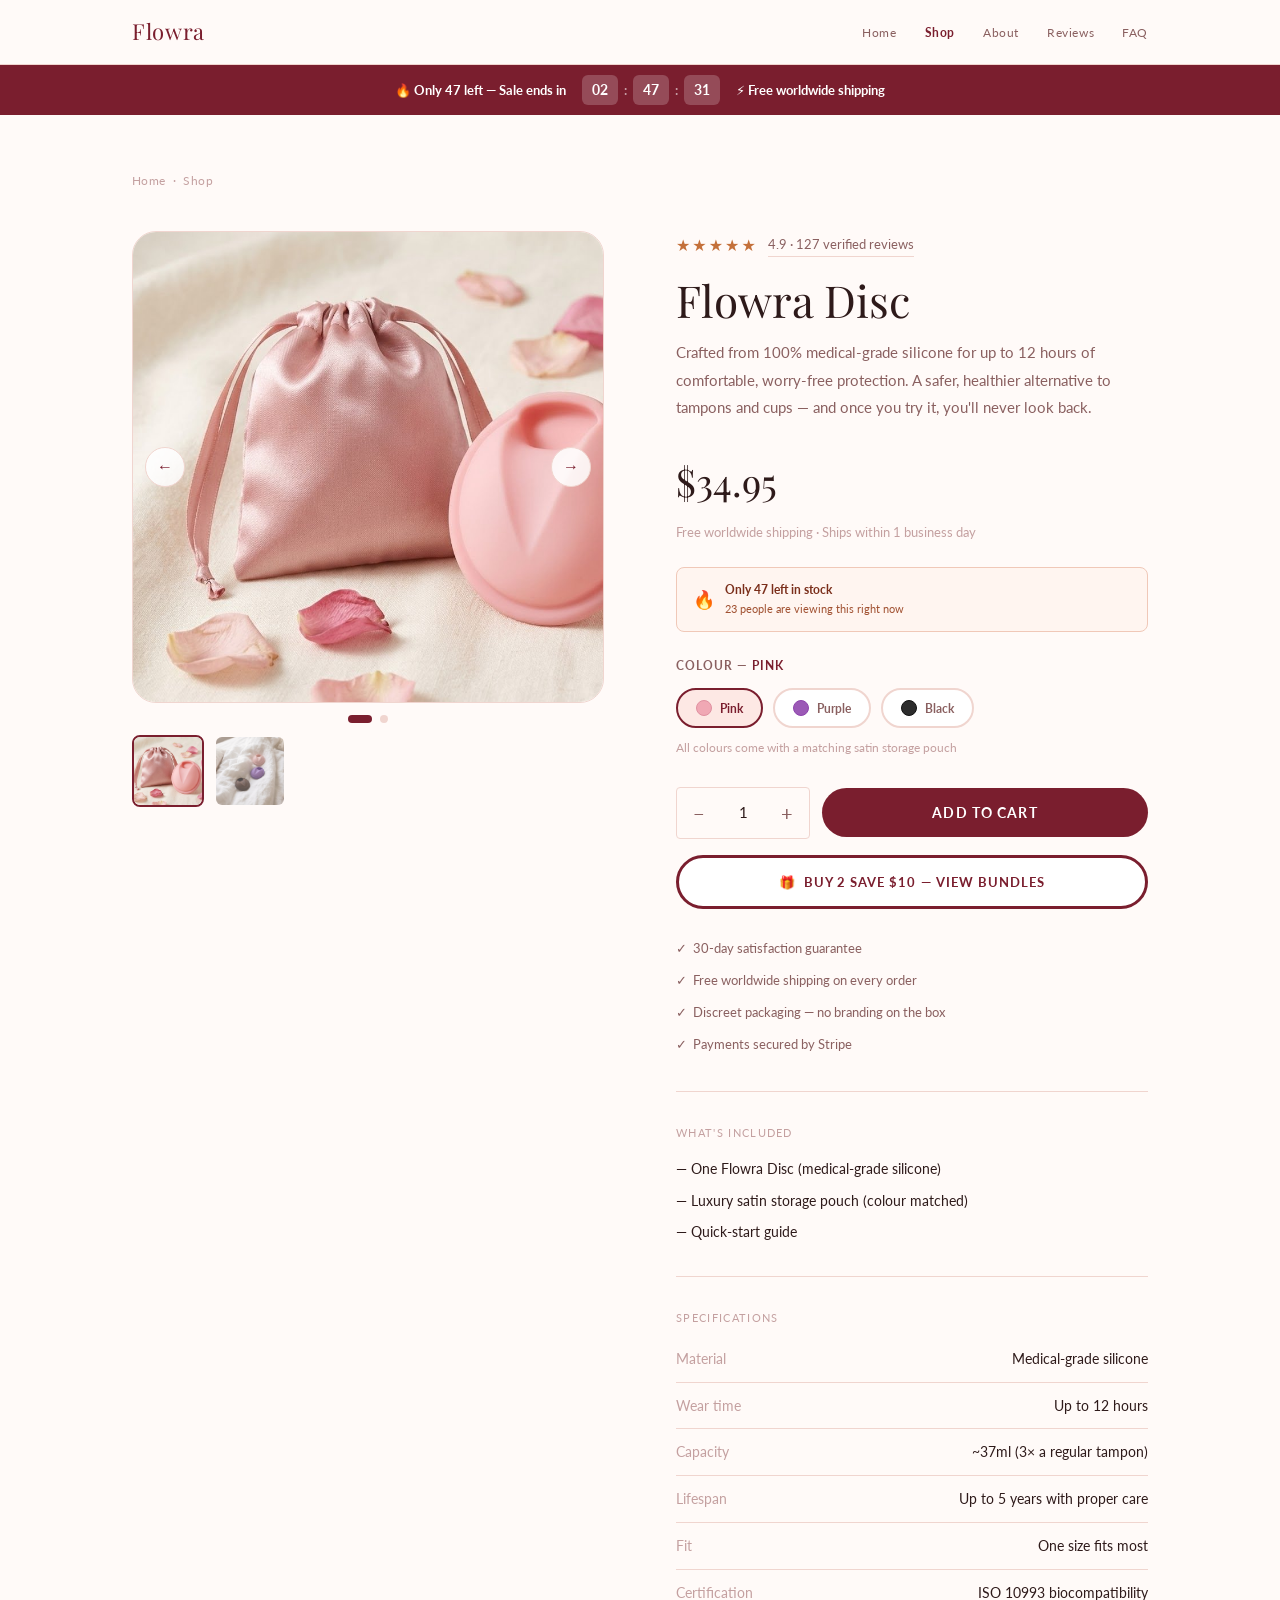
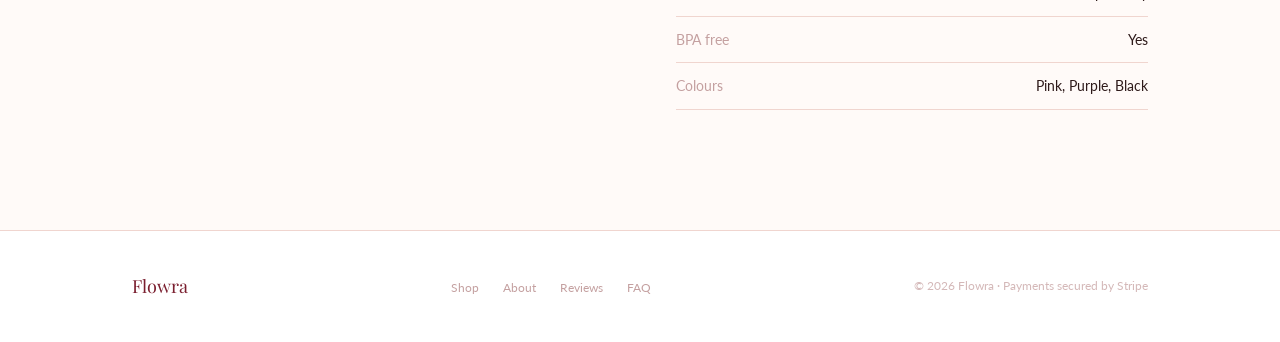
==== commit e55934dc: "Reset to working product page" ====
--- a/product.html
+++ b/product.html
@@ -1,4 +1,4 @@
-<!DOCTYPE html>https://flowra-backend-chi.vercel.app
+<!DOCTYPE html>
 <html lang="en">
 <head>
   <meta charset="UTF-8" />
@@ -7,48 +7,45 @@
   <meta name="description" content="Buy the Flowra Disc — medical-grade reusable period disc. $34.95 with free worldwide shipping." />
   <link rel="stylesheet" href="flowra.css" />
   <style>
-    /* Slider */
-    .slider-wrap { position: relative; border-radius: var(--r-xl); overflow: hidden; aspect-ratio: 1; background: var(--rose-pale); border: 1.5px solid var(--rose-border); margin-bottom: 12px; }
-    .slider-track { display: flex; transition: transform .4s ease; height: 100%; }
-    .slide { min-width: 100%; height: 100%; flex-shrink: 0; }
-    .slide img { width: 100%; height: 100%; object-fit: cover; object-position: center; display: block; }
-    .slider-btn { position: absolute; top: 50%; transform: translateY(-50%); background: rgba(255,255,255,.85); border: 1.5px solid var(--rose-border); border-radius: 50%; width: 40px; height: 40px; display: flex; align-items: center; justify-content: center; cursor: pointer; font-size: 16px; color: var(--rose-deep); z-index: 10; transition: all .15s; }
-    .slider-btn:hover { background: var(--white); box-shadow: 0 2px 12px rgba(122,30,46,.12); }
-    .slider-prev { left: 12px; }
-    .slider-next { right: 12px; }
-    .slider-dots { display: flex; justify-content: center; gap: 8px; margin-bottom: 12px; }
-    .dot { width: 8px; height: 8px; border-radius: 50%; background: var(--rose-border); cursor: pointer; transition: all .2s; border: none; padding: 0; }
-    .dot.active { background: var(--rose-deep); width: 24px; border-radius: 100px; }
-    .thumbs { display: flex; gap: 10px; }
-    .thumb { width: 72px; height: 72px; border-radius: var(--r-md); object-fit: cover; cursor: pointer; border: 2px solid transparent; transition: border-color .2s; opacity: .7; transition: all .2s; }
-    .thumb:hover { opacity: 1; }
-    .thumb.active { border-color: var(--rose-deep); opacity: 1; }
-
-    /* Colour */
-    .colour-btn { border: 2px solid var(--rose-border); border-radius: var(--r-pill); padding: 10px 18px; font-size: 12px; font-weight: 700; cursor: pointer; background: var(--white); color: var(--muted); display: inline-flex; align-items: center; gap: 8px; transition: all .15s; font-family: var(--ff-sans); }
-    .colour-btn.active { border-color: var(--rose-deep); background: var(--rose-blush); color: var(--rose-deep); }
-    .col-dot { width: 16px; height: 16px; border-radius: 50%; flex-shrink: 0; }
-
-    /* Qty */
-    .qty-wrap { display: flex; align-items: center; border: 1.5px solid var(--rose-border); border-radius: var(--r-sm); overflow: hidden; }
-    .qty-btn { width: 44px; height: 50px; font-size: 20px; color: var(--muted); background: none; border: none; cursor: pointer; display: flex; align-items: center; justify-content: center; transition: background .15s; font-family: var(--ff-sans); }
-    .qty-btn:hover { background: var(--rose-blush); }
-    .qty-num { width: 44px; text-align: center; font-size: 15px; }
-    .spec-row { display: flex; justify-content: space-between; padding: 11px 0; border-bottom: 1px solid var(--rose-border); font-size: 14px; }
-    .spec-label { color: var(--hint); }
-
-    /* Urgency */
-    .urgency-bar { background: #7a1e2e; color: #fff; text-align: center; padding: 10px 20px; font-size: 13px; font-weight: 700; display: flex; align-items: center; justify-content: center; gap: 16px; flex-wrap: wrap; }
-    .cd { background: rgba(255,255,255,.2); border-radius: 6px; padding: 3px 8px; font-size: 14px; font-weight: 700; min-width: 36px; text-align: center; }
-    .breadcrumb { font-size: 12px; color: var(--hint); margin-bottom: 40px; letter-spacing: .04em; }
-    .breadcrumb a:hover { color: var(--rose-deep); }
-
-    @media (max-width: 860px) { .product-grid { grid-template-columns: 1fr; gap: 40px; } }
+    .slider-wrap { position:relative;border-radius:var(--r-xl);overflow:hidden;aspect-ratio:1;background:var(--rose-pale);border:1.5px solid var(--rose-border);margin-bottom:12px; }
+    .slider-track { display:flex;transition:transform .4s ease;height:100%; }
+    .slide { min-width:100%;height:100%;flex-shrink:0; }
+    .slide img { width:100%;height:100%;object-fit:cover;object-position:center;display:block; }
+    .slider-btn { position:absolute;top:50%;transform:translateY(-50%);background:rgba(255,255,255,.85);border:1.5px solid var(--rose-border);border-radius:50%;width:40px;height:40px;display:flex;align-items:center;justify-content:center;cursor:pointer;font-size:16px;color:var(--rose-deep);z-index:10;transition:all .15s; }
+    .slider-btn:hover { background:var(--white);box-shadow:0 2px 12px rgba(122,30,46,.12); }
+    .slider-prev { left:12px; }
+    .slider-next { right:12px; }
+    .slider-dots { display:flex;justify-content:center;gap:8px;margin-bottom:12px; }
+    .dot { width:8px;height:8px;border-radius:50%;background:var(--rose-border);cursor:pointer;transition:all .2s;border:none;padding:0; }
+    .dot.active { background:var(--rose-deep);width:24px;border-radius:100px; }
+    .thumbs { display:flex;gap:10px; }
+    .thumb { width:72px;height:72px;border-radius:var(--r-md);object-fit:cover;cursor:pointer;border:2px solid transparent;opacity:.7;transition:all .2s; }
+    .thumb:hover { opacity:1; }
+    .thumb.active { border-color:var(--rose-deep);opacity:1; }
+    .colour-btn { border:2px solid var(--rose-border);border-radius:var(--r-pill);padding:10px 18px;font-size:12px;font-weight:700;cursor:pointer;background:var(--white);color:var(--muted);display:inline-flex;align-items:center;gap:8px;transition:all .15s;font-family:var(--ff-sans); }
+    .colour-btn.active { border-color:var(--rose-deep);background:var(--rose-blush);color:var(--rose-deep); }
+    .col-dot { width:16px;height:16px;border-radius:50%;flex-shrink:0; }
+    .qty-wrap { display:flex;align-items:center;border:1.5px solid var(--rose-border);border-radius:var(--r-sm);overflow:hidden; }
+    .qty-btn { width:44px;height:50px;font-size:20px;color:var(--muted);background:none;border:none;cursor:pointer;display:flex;align-items:center;justify-content:center;transition:background .15s;font-family:var(--ff-sans); }
+    .qty-btn:hover { background:var(--rose-blush); }
+    .qty-num { width:44px;text-align:center;font-size:15px; }
+    .spec-row { display:flex;justify-content:space-between;padding:11px 0;border-bottom:1px solid var(--rose-border);font-size:14px; }
+    .spec-label { color:var(--hint); }
+    .urgency-bar { background:#7a1e2e;color:#fff;text-align:center;padding:10px 20px;font-size:13px;font-weight:700;display:flex;align-items:center;justify-content:center;gap:16px;flex-wrap:wrap; }
+    .cd { background:rgba(255,255,255,.2);border-radius:6px;padding:3px 8px;font-size:14px;font-weight:700;min-width:36px;text-align:center; }
+    .breadcrumb { font-size:12px;color:var(--hint);margin-bottom:40px;letter-spacing:.04em; }
+    .breadcrumb a:hover { color:var(--rose-deep); }
+    @media(max-width:860px) {
+      .product-grid { grid-template-columns:1fr !important;gap:32px !important; }
+      .slider-wrap { aspect-ratio:1/1 !important; }
+      .thumbs { gap:8px !important; }
+      .thumb { width:60px !important;height:60px !important; }
+      .sticky-img { position:static !important; }
+    }
   </style>
 </head>
 <body>
 
-<!-- Urgency bar -->
 <div class="urgency-bar">
   <span>🔥 Only 47 left — Sale ends in</span>
   <div style="display:flex;gap:6px;align-items:center">
@@ -61,57 +58,45 @@
 
 <main>
   <div class="container" style="padding:56px 32px 120px">
-
     <p class="breadcrumb"><a href="index.html">Home</a> &nbsp;·&nbsp; Shop</p>
 
     <div class="product-grid" style="display:grid;grid-template-columns:1fr 1fr;gap:72px;align-items:start">
 
-      <!-- Image slider -->
-      <div style="position:sticky;top:100px">
+      <!-- Slider: flat lay + bed only -->
+      <div class="sticky-img" style="position:sticky;top:100px">
         <div class="slider-wrap" id="slider">
           <div class="slider-track" id="track">
-            <!-- Slide 1: Blush flat lay -->
             <div class="slide"><img src="product-hero.png" alt="Flowra Disc with blush satin pouch and rose petals" /></div>
-            <!-- Slide 2: Pink colour on bed -->
-            <div class="slide"><img src="products-bed.jpg" alt="Flowra Discs in multiple colours on bed" /></div>
-            <!-- Slide 3: Woman holding -->
-            <div class="slide"><img src="model-holding.jpg" alt="Woman holding Flowra disc" style="object-position:center 10%" /></div>
+            <div class="slide"><img src="products-bed.jpg" alt="Flowra Discs in multiple colours on linen bed" /></div>
           </div>
           <button class="slider-btn slider-prev" onclick="slide(-1)">&#8592;</button>
           <button class="slider-btn slider-next" onclick="slide(1)">&#8594;</button>
         </div>
-
-        <!-- Dots -->
         <div class="slider-dots">
           <button class="dot active" onclick="goTo(0)"></button>
           <button class="dot" onclick="goTo(1)"></button>
-          <button class="dot" onclick="goTo(2)"></button>
-        </div>
-
-        <!-- Thumbnails -->
+        </div>
         <div class="thumbs">
-          <img src="product-hero.png" class="thumb active" onclick="goTo(0)" alt="Flat lay" />
-          <img src="products-bed.jpg" class="thumb" onclick="goTo(1)" alt="Colours on bed" />
-          <img src="model-holding.jpg" class="thumb" onclick="goTo(2)" alt="Woman holding" style="object-position:center 10%" />
+          <img src="product-hero.png" class="thumb active" onclick="goTo(0)" alt="Flat lay with rose petals" />
+          <img src="products-bed.jpg" class="thumb" onclick="goTo(1)" alt="Colours on linen bed" />
         </div>
       </div>
 
-      <!-- Product info -->
+      <!-- Info -->
       <div>
         <div style="display:flex;align-items:center;gap:10px;margin-bottom:18px">
-          <span class="review-stars" style="font-size:16px;color:#c4703a;letter-spacing:2px">★★★★★</span>
+          <span style="color:#c4703a;font-size:16px;letter-spacing:2px">★★★★★</span>
           <a href="reviews.html" style="font-size:13px;color:var(--muted);border-bottom:1px solid var(--rose-border);padding-bottom:1px">4.9 · 127 verified reviews</a>
         </div>
 
         <h1 style="font-family:var(--ff-serif);font-size:44px;margin-bottom:14px;line-height:1.1">Flowra Disc</h1>
         <p style="font-size:15px;color:var(--muted);line-height:1.85;margin-bottom:28px">
-          The Flowra Disc is crafted from 100% medical-grade silicone for up to 12 hours of comfortable, worry-free protection. A safer, healthier alternative to tampons and cups — and once you try it, you'll never look back.
+          Crafted from 100% medical-grade silicone for up to 12 hours of comfortable, worry-free protection. A safer, healthier alternative to tampons and cups — and once you try it, you'll never look back.
         </p>
 
         <p style="font-family:var(--ff-serif);font-size:38px;margin-bottom:6px">$34.95</p>
-        <p style="font-size:13px;color:var(--hint);margin-bottom:28px">Free worldwide shipping · Usually ships within 1 business day</p>
-
-        <!-- Urgency nudge -->
+        <p style="font-size:13px;color:var(--hint);margin-bottom:24px">Free worldwide shipping · Ships within 1 business day</p>
+
         <div style="background:#fff5f0;border:1.5px solid #f0c8b8;border-radius:var(--r-md);padding:12px 16px;margin-bottom:24px;display:flex;align-items:center;gap:10px">
           <span style="font-size:18px">🔥</span>
           <div>
@@ -120,19 +105,19 @@
           </div>
         </div>
 
-        <!-- Colour selector -->
+        <!-- Colour -->
         <div style="margin-bottom:28px">
           <p style="font-size:12px;font-weight:700;letter-spacing:.08em;text-transform:uppercase;color:var(--muted);margin-bottom:12px">
             Colour — <span id="colour-label" style="color:var(--rose-deep)">Pink</span>
           </p>
           <div style="display:flex;gap:10px;flex-wrap:wrap">
-            <button class="colour-btn active" id="btn-pink" onclick="pickColour('Pink','btn-pink',0)">
+            <button class="colour-btn active" id="btn-pink" onclick="pickColour('Pink','btn-pink')">
               <span class="col-dot" style="background:#f0a8b4;border:1.5px solid #e090a0"></span>Pink
             </button>
-            <button class="colour-btn" id="btn-purple" onclick="pickColour('Purple','btn-purple',1)">
+            <button class="colour-btn" id="btn-purple" onclick="pickColour('Purple','btn-purple')">
               <span class="col-dot" style="background:#9b59b6;border:1.5px solid #8e44ad"></span>Purple
             </button>
-            <button class="colour-btn" id="btn-black" onclick="pickColour('Black','btn-black',1)">
+            <button class="colour-btn" id="btn-black" onclick="pickColour('Black','btn-black')">
               <span class="col-dot" style="background:#2c2c2c;border:1.5px solid #111"></span>Black
             </button>
           </div>
@@ -140,7 +125,7 @@
         </div>
 
         <!-- Qty + CTA -->
-        <div style="display:flex;gap:12px;margin-bottom:24px;align-items:center">
+        <div style="display:flex;gap:12px;margin-bottom:16px;align-items:center">
           <div class="qty-wrap">
             <button class="qty-btn" onclick="changeQty(-1)">−</button>
             <span class="qty-num" id="qty">1</span>
@@ -148,10 +133,9 @@
           </div>
           <button class="btn btn-primary" style="flex:1;font-size:14px;padding:16px" onclick="openCheckout()">Add to Cart</button>
         </div>
-
-        <button class="btn btn-outline" style="width:100%;margin-bottom:28px;font-size:13px" onclick="window.location.href='index.html#bundles'">
+        <a href="index.html#bundles" class="btn btn-outline" style="width:100%;margin-bottom:28px;font-size:13px;justify-content:center">
           🎁 &nbsp;Buy 2 save $10 — View bundles
-        </button>
+        </a>
 
         <!-- Trust -->
         <div style="display:flex;flex-direction:column;gap:10px;margin-bottom:36px">
@@ -163,7 +147,6 @@
 
         <hr class="divider" style="margin-bottom:32px" />
 
-        <!-- What's included -->
         <div style="margin-bottom:32px">
           <p style="font-size:11px;letter-spacing:.12em;text-transform:uppercase;color:var(--hint);margin-bottom:14px">What's included</p>
           <p style="font-size:14px;color:var(--ink);margin-bottom:8px">— One Flowra Disc (medical-grade silicone)</p>
@@ -173,7 +156,6 @@
 
         <hr class="divider" style="margin-bottom:32px" />
 
-        <!-- Specs -->
         <div>
           <p style="font-size:11px;letter-spacing:.12em;text-transform:uppercase;color:var(--hint);margin-bottom:8px">Specifications</p>
           <div class="spec-row"><span class="spec-label">Material</span><span>Medical-grade silicone</span></div>
@@ -183,7 +165,7 @@
           <div class="spec-row"><span class="spec-label">Fit</span><span>One size fits most</span></div>
           <div class="spec-row"><span class="spec-label">Certification</span><span>ISO 10993 biocompatibility</span></div>
           <div class="spec-row"><span class="spec-label">BPA free</span><span>Yes</span></div>
-          <div class="spec-row"><span class="spec-label">Available colours</span><span>Pink, Purple, Black</span></div>
+          <div class="spec-row"><span class="spec-label">Colours</span><span>Pink, Purple, Black</span></div>
         </div>
       </div>
     </div>
@@ -211,47 +193,39 @@
 <script src="flowra-shared.js"></script>
 <script src="https://js.stripe.com/v3/"></script>
 <script>
-  const STRIPE_KEY = 'pk_test_51THO6aF3Ro7zFn9fvIlRLFGZSh9jHfn76gFZgc5RG9dT1n8OoZpz3VV2dDCkkszu1z07TuVZPcjXt3VtHuBxSjZ200NUqBs5VY';
-  const BACKEND_URL = 'https://flowra-backend-chi.vercel.app';
+  const STRIPE_KEY = 'pk_test_REPLACE_ME';
+  const BACKEND_URL = 'https://your-backend.vercel.app';
   let stripe, elements, currentSlide = 0, selectedColour = 'Pink';
 
-  // Slider
   function updateSlider() {
     document.getElementById('track').style.transform = `translateX(-${currentSlide * 100}%)`;
-    document.querySelectorAll('.dot').forEach((d, i) => d.classList.toggle('active', i === currentSlide));
-    document.querySelectorAll('.thumb').forEach((t, i) => t.classList.toggle('active', i === currentSlide));
-  }
-  function slide(dir) { currentSlide = (currentSlide + dir + 3) % 3; updateSlider(); }
+    document.querySelectorAll('.dot').forEach((d,i) => d.classList.toggle('active', i === currentSlide));
+    document.querySelectorAll('.thumb').forEach((t,i) => t.classList.toggle('active', i === currentSlide));
+  }
+  function slide(dir) { currentSlide = (currentSlide + dir + 2) % 2; updateSlider(); }
   function goTo(i) { currentSlide = i; updateSlider(); }
 
-  // Touch/swipe support
   let touchStartX = 0;
   document.getElementById('slider').addEventListener('touchstart', e => touchStartX = e.touches[0].clientX);
   document.getElementById('slider').addEventListener('touchend', e => {
     const diff = touchStartX - e.changedTouches[0].clientX;
     if (Math.abs(diff) > 40) slide(diff > 0 ? 1 : -1);
   });
-
-  // Auto-slide every 4 seconds
-  setInterval(() => slide(1), 4000);
-
-  // Quantity
+  setInterval(() => slide(1), 5000);
+
   function changeQty(d) {
     const el = document.getElementById('qty');
     el.textContent = Math.max(1, parseInt(el.textContent) + d);
   }
 
-  // Colour picker — also switches slider to show relevant image
-  function pickColour(name, btnId, slideIndex) {
+  function pickColour(name, btnId) {
     selectedColour = name;
     document.getElementById('colour-label').textContent = name;
     document.querySelectorAll('.colour-btn').forEach(b => b.classList.remove('active'));
     document.getElementById(btnId).classList.add('active');
     document.getElementById('modal-sub').textContent = `Flowra Disc (${name}) + Satin Pouch — $34.95`;
-    goTo(slideIndex);
-  }
-
-  // Checkout
+  }
+
   async function openCheckout() {
     document.getElementById('checkout-modal').classList.add('open');
     if (!stripe) {
@@ -287,14 +261,12 @@
 
   document.getElementById('checkout-modal').addEventListener('click', function(e) { if (e.target === this) closeCheckout(); });
 
-  // Countdown
   let total = 2*3600+47*60+33;
   function tick() {
-    total--;
-    if (total < 0) total = 3*3600;
-    document.getElementById('cdh').textContent = String(Math.floor(total/3600)).padStart(2,'0');
-    document.getElementById('cdm').textContent = String(Math.floor((total%3600)/60)).padStart(2,'0');
-    document.getElementById('cds').textContent = String(total%60).padStart(2,'0');
+    total--; if(total<0) total=3*3600;
+    document.getElementById('cdh').textContent=String(Math.floor(total/3600)).padStart(2,'0');
+    document.getElementById('cdm').textContent=String(Math.floor((total%3600)/60)).padStart(2,'0');
+    document.getElementById('cds').textContent=String(total%60).padStart(2,'0');
   }
   setInterval(tick, 1000);
 </script>
